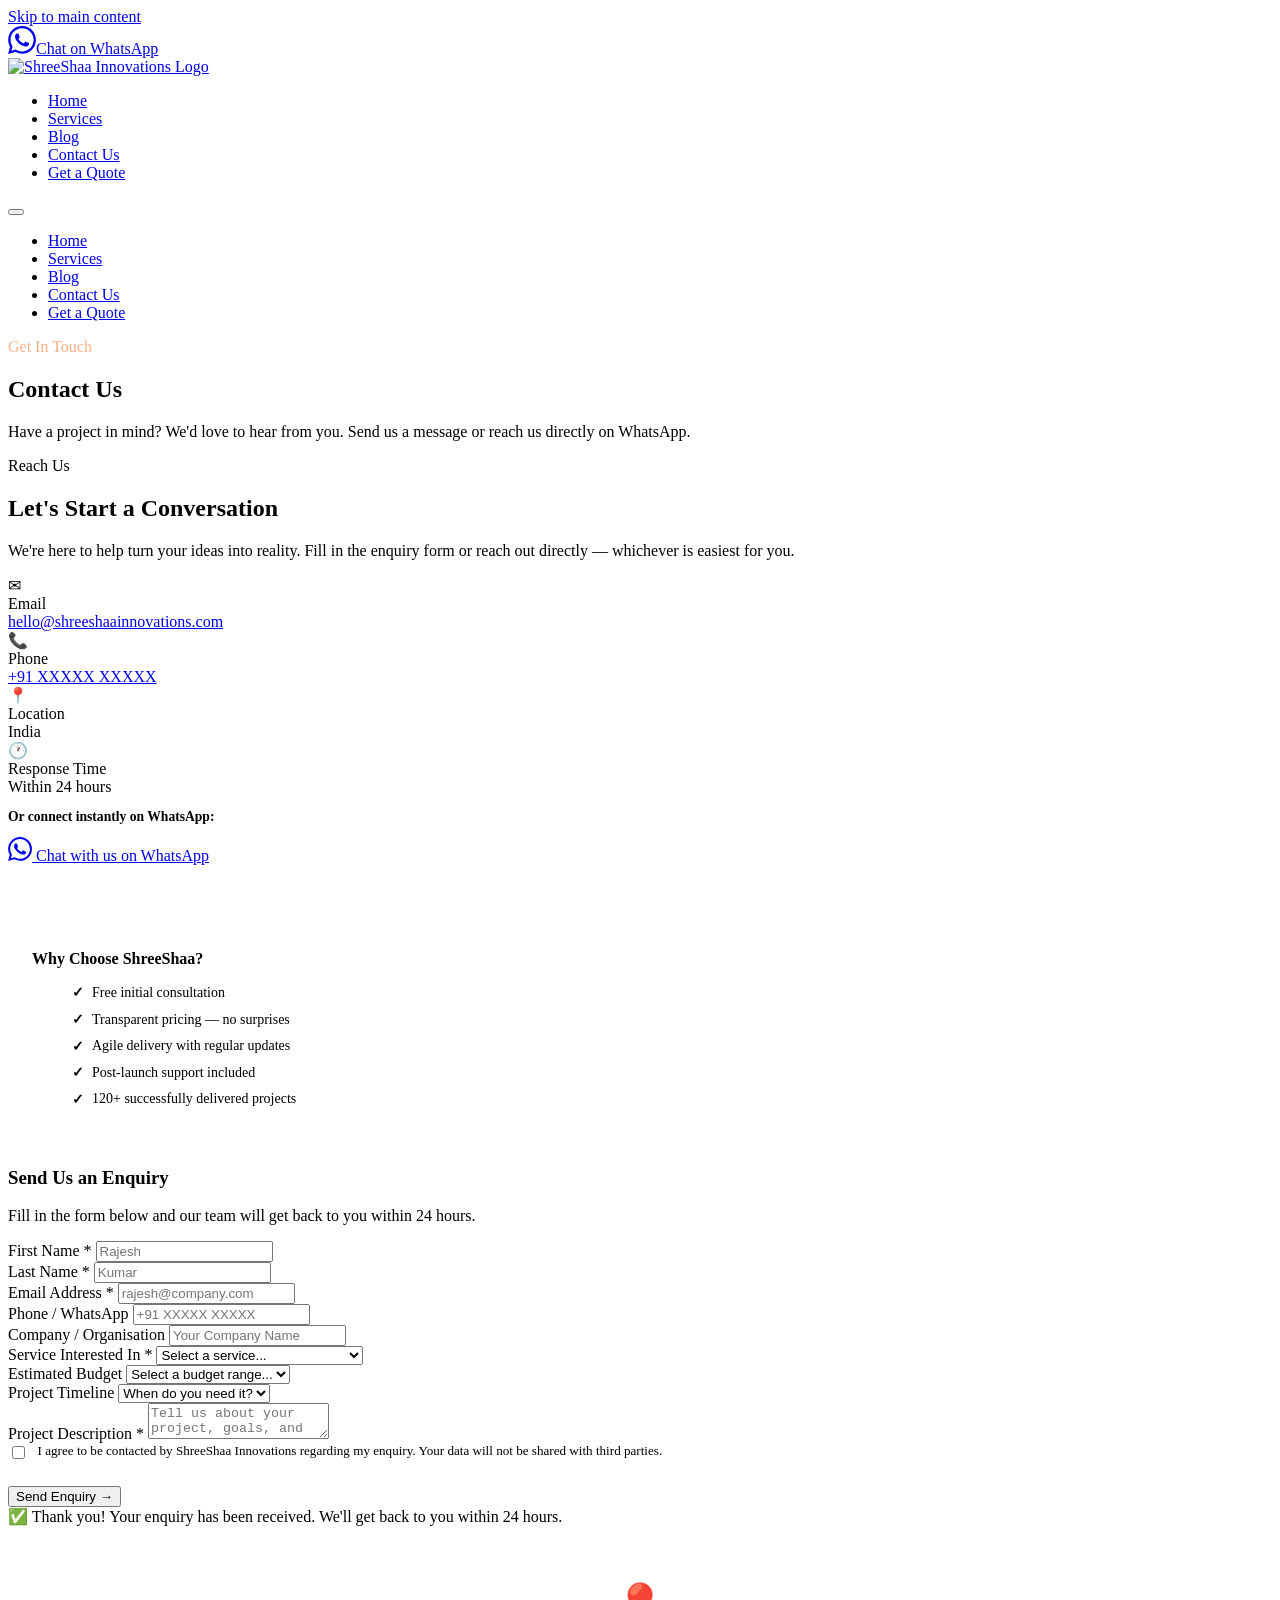
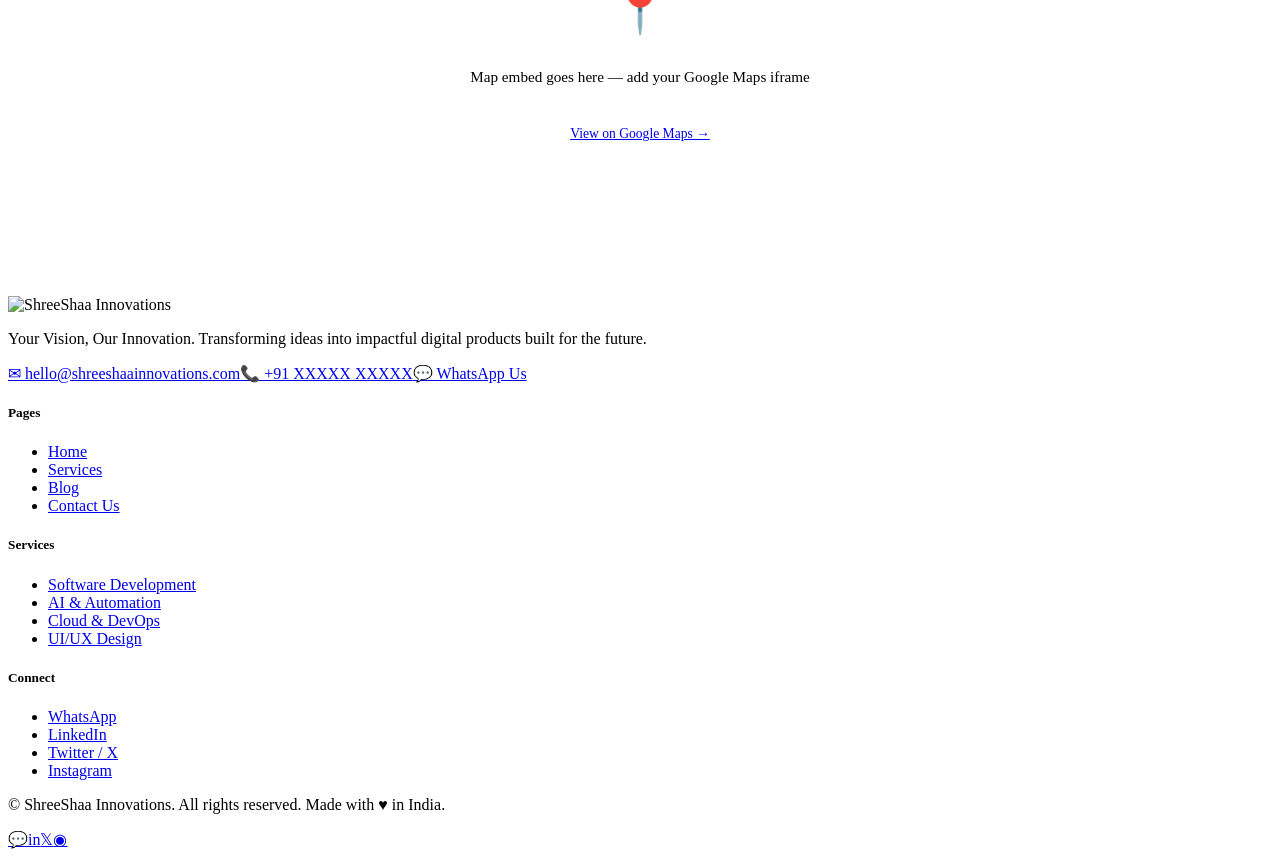
==== contact.html @ 8f2b21c3 "Add files via upload" ====
<!DOCTYPE html>
<html lang="en">
<head>
  <meta charset="UTF-8"><meta name="viewport" content="width=device-width, initial-scale=1.0">
  <title>Contact Us | ShreeShaa Innovations</title>
  <meta name="description" content="Get in touch with ShreeShaa Innovations. Send an enquiry, call us, or chat directly on WhatsApp. We respond within 24 hours.">
  <link rel="preconnect" href="https://fonts.googleapis.com"><link rel="preconnect" href="https://fonts.gstatic.com" crossorigin>
  <link href="https://fonts.googleapis.com/css2?family=Syne:wght@400;600;700;800&family=Outfit:wght@300;400;500;600&display=swap" rel="stylesheet">
  <link rel="stylesheet" href="css/style.css">
</head>
<body>
<a class="skip-link" href="#main-content">Skip to main content</a>
<a href="https://wa.me/91XXXXXXXXXX?text=Hello%20ShreeShaa%20Innovations%2C%20I%20would%20like%20to%20discuss%20a%20project." class="whatsapp-float" target="_blank" rel="noopener" aria-label="Chat on WhatsApp"><div class="wa-pulse"></div><svg viewBox="0 0 24 24" fill="currentColor" width="28" height="28"><path d="M17.472 14.382c-.297-.149-1.758-.867-2.03-.967-.273-.099-.471-.148-.67.15-.197.297-.767.966-.94 1.164-.173.199-.347.223-.644.075-.297-.15-1.255-.463-2.39-1.475-.883-.788-1.48-1.761-1.653-2.059-.173-.297-.018-.458.13-.606.134-.133.298-.347.446-.52.149-.174.198-.298.298-.497.099-.198.05-.371-.025-.52-.075-.149-.669-1.612-.916-2.207-.242-.579-.487-.5-.669-.51-.173-.008-.371-.01-.57-.01-.198 0-.52.074-.792.372-.272.297-1.04 1.016-1.04 2.479 0 1.462 1.065 2.875 1.213 3.074.149.198 2.096 3.2 5.077 4.487.709.306 1.262.489 1.694.625.712.227 1.36.195 1.871.118.571-.085 1.758-.719 2.006-1.413.248-.694.248-1.289.173-1.413-.074-.124-.272-.198-.57-.347m-5.421 7.403h-.004a9.87 9.87 0 01-5.031-1.378l-.361-.214-3.741.982.998-3.648-.235-.374a9.86 9.86 0 01-1.51-5.26c.001-5.45 4.436-9.884 9.888-9.884 2.64 0 5.122 1.03 6.988 2.898a9.825 9.825 0 012.893 6.994c-.003 5.45-4.437 9.884-9.885 9.884m8.413-18.297A11.815 11.815 0 0012.05 0C5.495 0 .16 5.335.157 11.892c0 2.096.547 4.142 1.588 5.945L.057 24l6.305-1.654a11.882 11.882 0 005.683 1.448h.005c6.554 0 11.89-5.335 11.893-11.893a11.821 11.821 0 00-3.48-8.413z"/></svg><span class="wa-tooltip">Chat on WhatsApp</span></a>

<header id="mainHeader">
  <nav aria-label="Main navigation">
    <a href="index.html" class="logo-wrap"><img src="images/logo.png" alt="ShreeShaa Innovations Logo" height="52"></a>
    <ul class="nav-links" role="list">
      <li><a href="index.html">Home</a></li>
      <li><a href="services.html">Services</a></li>
      <li><a href="blog.html">Blog</a></li>
      <li><a href="contact.html" class="nav-active">Contact Us</a></li>
      <li><a href="contact.html#enquiry" class="nav-cta">Get a Quote</a></li>
    </ul>
    <button class="hamburger" id="hamburger" aria-label="Toggle menu" aria-expanded="false"><span></span><span></span><span></span></button>
  </nav>
  <div class="mobile-menu" id="mobileMenu"><ul><li><a href="index.html">Home</a></li><li><a href="services.html">Services</a></li><li><a href="blog.html">Blog</a></li><li><a href="contact.html">Contact Us</a></li><li><a href="contact.html#enquiry" class="mobile-cta">Get a Quote</a></li></ul></div>
</header>

<main id="main-content">
  <section class="page-hero">
    <div class="page-hero-inner">
      <span class="eyebrow" style="justify-content:center;color:#ffb088;">Get In Touch</span>
      <h1>Contact <span class="highlight">Us</span></h1>
      <p>Have a project in mind? We'd love to hear from you. Send us a message or reach us directly on WhatsApp.</p>
    </div>
  </section>

  <!-- CONTACT GRID -->
  <div class="contact-grid" id="enquiry">

    <!-- LEFT: Contact Info -->
    <div class="contact-info reveal">
      <span class="eyebrow">Reach Us</span>
      <h2>Let's Start a Conversation</h2>
      <p>We're here to help turn your ideas into reality. Fill in the enquiry form or reach out directly — whichever is easiest for you.</p>

      <div class="contact-items">
        <div class="contact-item">
          <div class="ci-icon">✉</div>
          <div>
            <div class="ci-label">Email</div>
            <div class="ci-value"><a href="mailto:hello@shreeshaainnovations.com">hello@shreeshaainnovations.com</a></div>
          </div>
        </div>
        <div class="contact-item">
          <div class="ci-icon">📞</div>
          <div>
            <div class="ci-label">Phone</div>
            <div class="ci-value"><a href="tel:+91XXXXXXXXXX">+91 XXXXX XXXXX</a></div>
          </div>
        </div>
        <div class="contact-item">
          <div class="ci-icon">📍</div>
          <div>
            <div class="ci-label">Location</div>
            <div class="ci-value">India</div>
          </div>
        </div>
        <div class="contact-item">
          <div class="ci-icon">🕐</div>
          <div>
            <div class="ci-label">Response Time</div>
            <div class="ci-value">Within 24 hours</div>
          </div>
        </div>
      </div>

      <!-- WhatsApp Direct -->
      <p style="font-size:.85rem;font-weight:600;color:var(--navy);margin-bottom:.75rem;">Or connect instantly on WhatsApp:</p>
      <a href="https://wa.me/91XXXXXXXXXX?text=Hello%20ShreeShaa%20Innovations%2C%20I%20would%20like%20to%20discuss%20a%20project."
         target="_blank" rel="noopener" class="whatsapp-contact-btn">
        <svg viewBox="0 0 24 24" fill="currentColor" width="24" height="24"><path d="M17.472 14.382c-.297-.149-1.758-.867-2.03-.967-.273-.099-.471-.148-.67.15-.197.297-.767.966-.94 1.164-.173.199-.347.223-.644.075-.297-.15-1.255-.463-2.39-1.475-.883-.788-1.48-1.761-1.653-2.059-.173-.297-.018-.458.13-.606.134-.133.298-.347.446-.52.149-.174.198-.298.298-.497.099-.198.05-.371-.025-.52-.075-.149-.669-1.612-.916-2.207-.242-.579-.487-.5-.669-.51-.173-.008-.371-.01-.57-.01-.198 0-.52.074-.792.372-.272.297-1.04 1.016-1.04 2.479 0 1.462 1.065 2.875 1.213 3.074.149.198 2.096 3.2 5.077 4.487.709.306 1.262.489 1.694.625.712.227 1.36.195 1.871.118.571-.085 1.758-.719 2.006-1.413.248-.694.248-1.289.173-1.413-.074-.124-.272-.198-.57-.347m-5.421 7.403h-.004a9.87 9.87 0 01-5.031-1.378l-.361-.214-3.741.982.998-3.648-.235-.374a9.86 9.86 0 01-1.51-5.26c.001-5.45 4.436-9.884 9.888-9.884 2.64 0 5.122 1.03 6.988 2.898a9.825 9.825 0 012.893 6.994c-.003 5.45-4.437 9.884-9.885 9.884m8.413-18.297A11.815 11.815 0 0012.05 0C5.495 0 .16 5.335.157 11.892c0 2.096.547 4.142 1.588 5.945L.057 24l6.305-1.654a11.882 11.882 0 005.683 1.448h.005c6.554 0 11.89-5.335 11.893-11.893a11.821 11.821 0 00-3.48-8.413z"/></svg>
        Chat with us on WhatsApp
      </a>

      <!-- Why Choose Us -->
      <div style="margin-top:2.5rem;padding:1.5rem;background:var(--bg2);border-radius:var(--radius);border:1.5px solid var(--border);">
        <h4 style="font-family:var(--font-head);color:var(--navy);font-size:1rem;margin-bottom:1rem;">Why Choose ShreeShaa?</h4>
        <ul style="list-style:none;display:flex;flex-direction:column;gap:.6rem;">
          <li style="font-size:.875rem;color:var(--text2);display:flex;align-items:center;gap:.5rem;"><span style="color:var(--orange);font-weight:700;">✓</span> Free initial consultation</li>
          <li style="font-size:.875rem;color:var(--text2);display:flex;align-items:center;gap:.5rem;"><span style="color:var(--orange);font-weight:700;">✓</span> Transparent pricing — no surprises</li>
          <li style="font-size:.875rem;color:var(--text2);display:flex;align-items:center;gap:.5rem;"><span style="color:var(--orange);font-weight:700;">✓</span> Agile delivery with regular updates</li>
          <li style="font-size:.875rem;color:var(--text2);display:flex;align-items:center;gap:.5rem;"><span style="color:var(--orange);font-weight:700;">✓</span> Post-launch support included</li>
          <li style="font-size:.875rem;color:var(--text2);display:flex;align-items:center;gap:.5rem;"><span style="color:var(--orange);font-weight:700;">✓</span> 120+ successfully delivered projects</li>
        </ul>
      </div>
    </div>

    <!-- RIGHT: Enquiry Form -->
    <div class="enquiry-form-wrap reveal">
      <h3>Send Us an Enquiry</h3>
      <p>Fill in the form below and our team will get back to you within 24 hours.</p>

      <form id="enquiryForm" novalidate>
        <div class="form-row">
          <div class="form-group">
            <label for="firstName">First Name <span>*</span></label>
            <input type="text" id="firstName" name="firstName" placeholder="Rajesh" required autocomplete="given-name">
          </div>
          <div class="form-group">
            <label for="lastName">Last Name <span>*</span></label>
            <input type="text" id="lastName" name="lastName" placeholder="Kumar" required autocomplete="family-name">
          </div>
        </div>

        <div class="form-row">
          <div class="form-group">
            <label for="email">Email Address <span>*</span></label>
            <input type="email" id="email" name="email" placeholder="rajesh@company.com" required autocomplete="email">
          </div>
          <div class="form-group">
            <label for="phone">Phone / WhatsApp</label>
            <input type="tel" id="phone" name="phone" placeholder="+91 XXXXX XXXXX" autocomplete="tel">
          </div>
        </div>

        <div class="form-group">
          <label for="company">Company / Organisation</label>
          <input type="text" id="company" name="company" placeholder="Your Company Name" autocomplete="organization">
        </div>

        <div class="form-group">
          <label for="service">Service Interested In <span>*</span></label>
          <select id="service" name="service" required>
            <option value="" disabled selected>Select a service...</option>
            <option value="software">Custom Software Development</option>
            <option value="ai">AI & Intelligent Automation</option>
            <option value="cloud">Cloud Architecture & DevOps</option>
            <option value="design">UI/UX Design</option>
            <option value="security">Cybersecurity Solutions</option>
            <option value="data">Data Engineering & BI</option>
            <option value="other">Other / Not Sure Yet</option>
          </select>
        </div>

        <div class="form-group">
          <label for="budget">Estimated Budget</label>
          <select id="budget" name="budget">
            <option value="" disabled selected>Select a budget range...</option>
            <option value="under50k">Under ₹50,000</option>
            <option value="50k-2l">₹50,000 – ₹2,00,000</option>
            <option value="2l-5l">₹2,00,000 – ₹5,00,000</option>
            <option value="5l-10l">₹5,00,000 – ₹10,00,000</option>
            <option value="above10l">Above ₹10,00,000</option>
            <option value="discuss">Prefer to Discuss</option>
          </select>
        </div>

        <div class="form-group">
          <label for="timeline">Project Timeline</label>
          <select id="timeline" name="timeline">
            <option value="" disabled selected>When do you need it?</option>
            <option value="asap">As soon as possible</option>
            <option value="1month">Within 1 month</option>
            <option value="3months">Within 3 months</option>
            <option value="6months">Within 6 months</option>
            <option value="flexible">Flexible / Not decided</option>
          </select>
        </div>

        <div class="form-group">
          <label for="message">Project Description <span>*</span></label>
          <textarea id="message" name="message" placeholder="Tell us about your project, goals, and any specific requirements you have in mind..." required></textarea>
        </div>

        <div style="display:flex;align-items:flex-start;gap:.6rem;margin-bottom:1.5rem;">
          <input type="checkbox" id="consent" name="consent" required style="width:auto;margin-top:3px;accent-color:var(--orange);">
          <label for="consent" style="font-size:.82rem;color:var(--text2);font-weight:400;cursor:pointer;">I agree to be contacted by ShreeShaa Innovations regarding my enquiry. Your data will not be shared with third parties.</label>
        </div>

        <button type="submit" class="btn-primary form-submit">Send Enquiry →</button>
      </form>

      <div class="form-success" id="formSuccess">
        ✅ Thank you! Your enquiry has been received. We'll get back to you within 24 hours.
      </div>
    </div>

  </div>

  <!-- MAP PLACEHOLDER -->
  <section style="max-width:var(--max-w);margin:0 auto;padding:0 2rem clamp(4rem,7vw,6rem);">
    <div class="reveal" style="background:var(--bg2);border:1.5px solid var(--border);border-radius:var(--radius);height:280px;display:flex;align-items:center;justify-content:center;flex-direction:column;gap:1rem;text-align:center;">
      <span style="font-size:3rem;">📍</span>
      <p style="color:var(--text2);font-size:.95rem;">Map embed goes here — add your Google Maps iframe</p>
      <a href="https://maps.google.com" target="_blank" class="btn-outline" style="font-size:.85rem;padding:.6rem 1.2rem;">View on Google Maps →</a>
    </div>
  </section>

</main>

<footer>
  <div class="footer-inner">
    <div class="footer-top">
      <div><div class="logo-wrap-footer"><img src="images/logo.png" alt="ShreeShaa Innovations"></div><p class="footer-brand-desc">Your Vision, Our Innovation. Transforming ideas into impactful digital products built for the future.</p><div class="footer-contact"><a href="mailto:hello@shreeshaainnovations.com">✉ hello@shreeshaainnovations.com</a><a href="tel:+91XXXXXXXXXX">📞 +91 XXXXX XXXXX</a><a href="https://wa.me/91XXXXXXXXXX" target="_blank">💬 WhatsApp Us</a></div></div>
      <div class="footer-col"><h5>Pages</h5><ul><li><a href="index.html">Home</a></li><li><a href="services.html">Services</a></li><li><a href="blog.html">Blog</a></li><li><a href="contact.html">Contact Us</a></li></ul></div>
      <div class="footer-col"><h5>Services</h5><ul><li><a href="services.html">Software Development</a></li><li><a href="services.html">AI & Automation</a></li><li><a href="services.html">Cloud & DevOps</a></li><li><a href="services.html">UI/UX Design</a></li></ul></div>
      <div class="footer-col"><h5>Connect</h5><ul><li><a href="https://wa.me/91XXXXXXXXXX" target="_blank">WhatsApp</a></li><li><a href="#">LinkedIn</a></li><li><a href="#">Twitter / X</a></li><li><a href="#">Instagram</a></li></ul></div>
    </div>
    <div class="footer-bottom"><p>© <span class="year"></span> <span>ShreeShaa Innovations</span>. All rights reserved. Made with ♥ in India.</p><div class="footer-socials"><a href="https://wa.me/91XXXXXXXXXX" class="social-btn" target="_blank">💬</a><a href="#" class="social-btn">in</a><a href="#" class="social-btn">𝕏</a><a href="#" class="social-btn">◉</a></div></div>
  </div>
</footer>
<script src="js/main.js"></script>
</body>
</html>
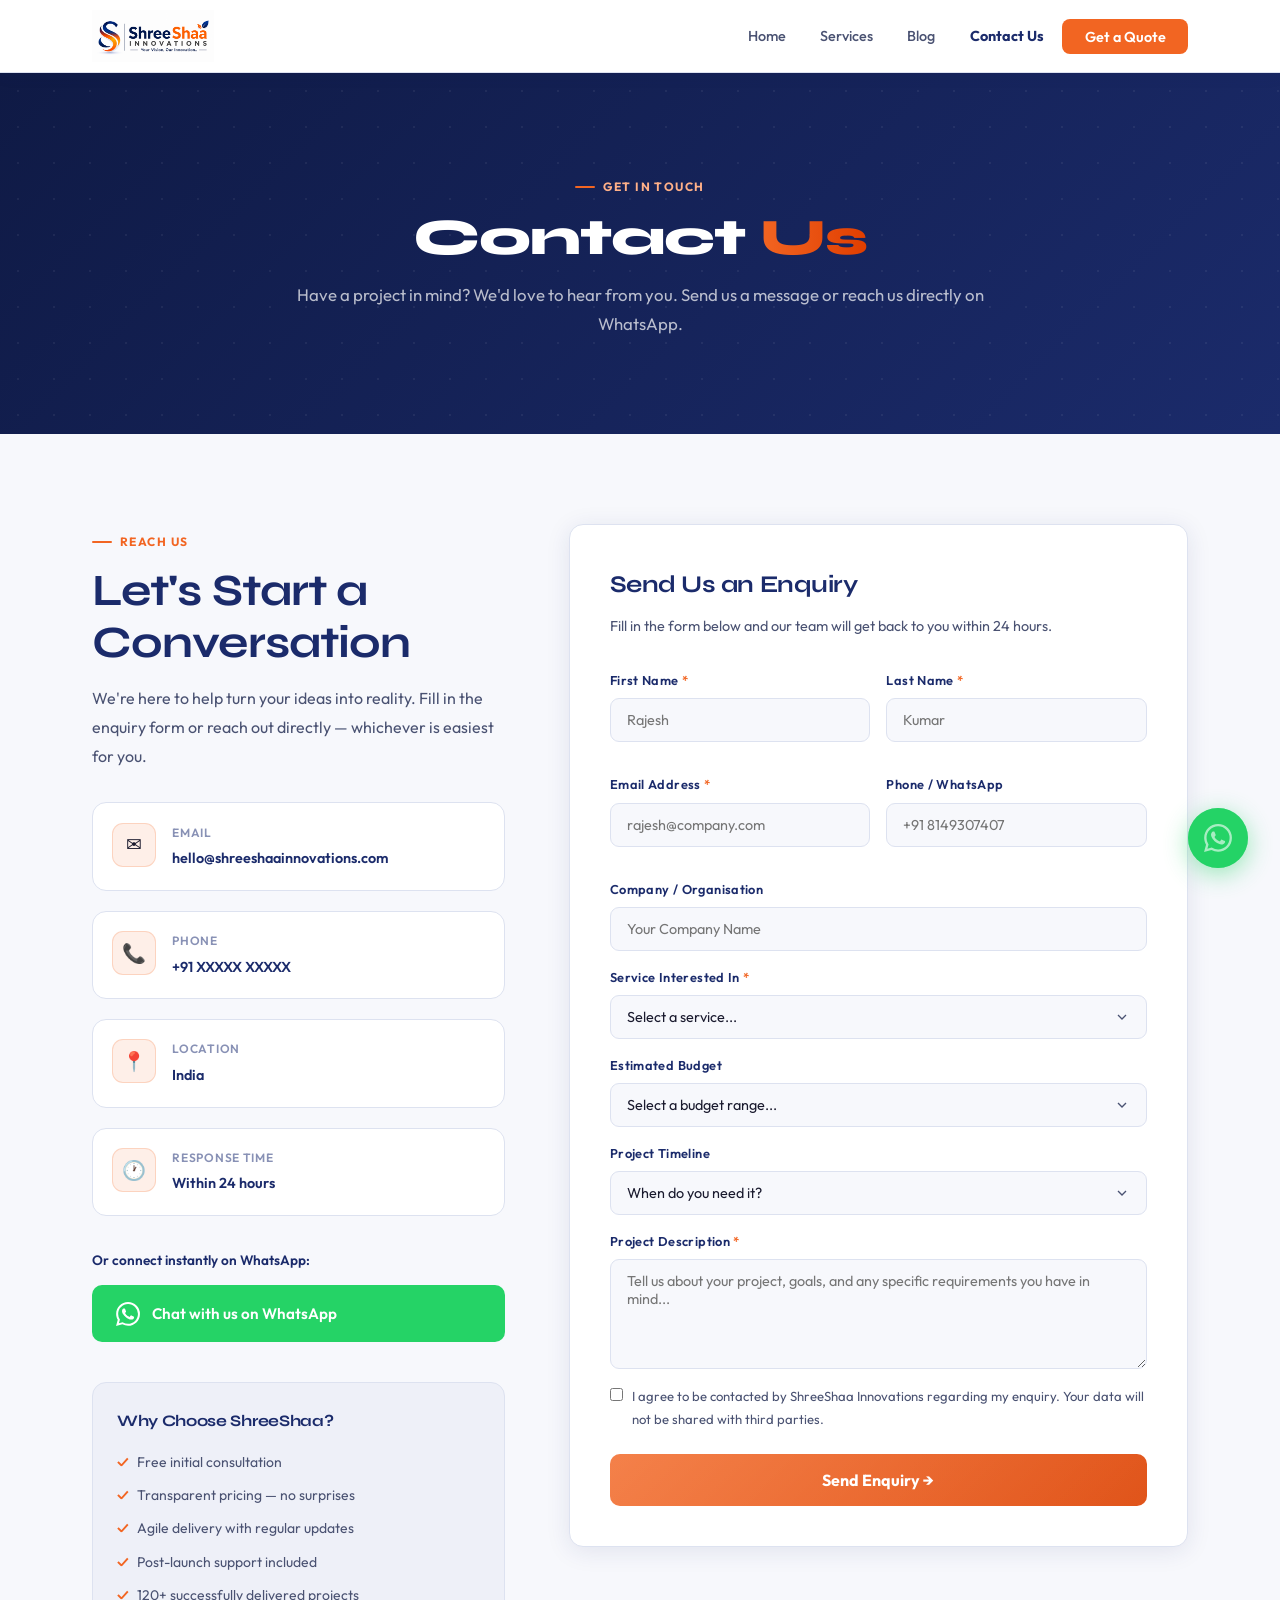
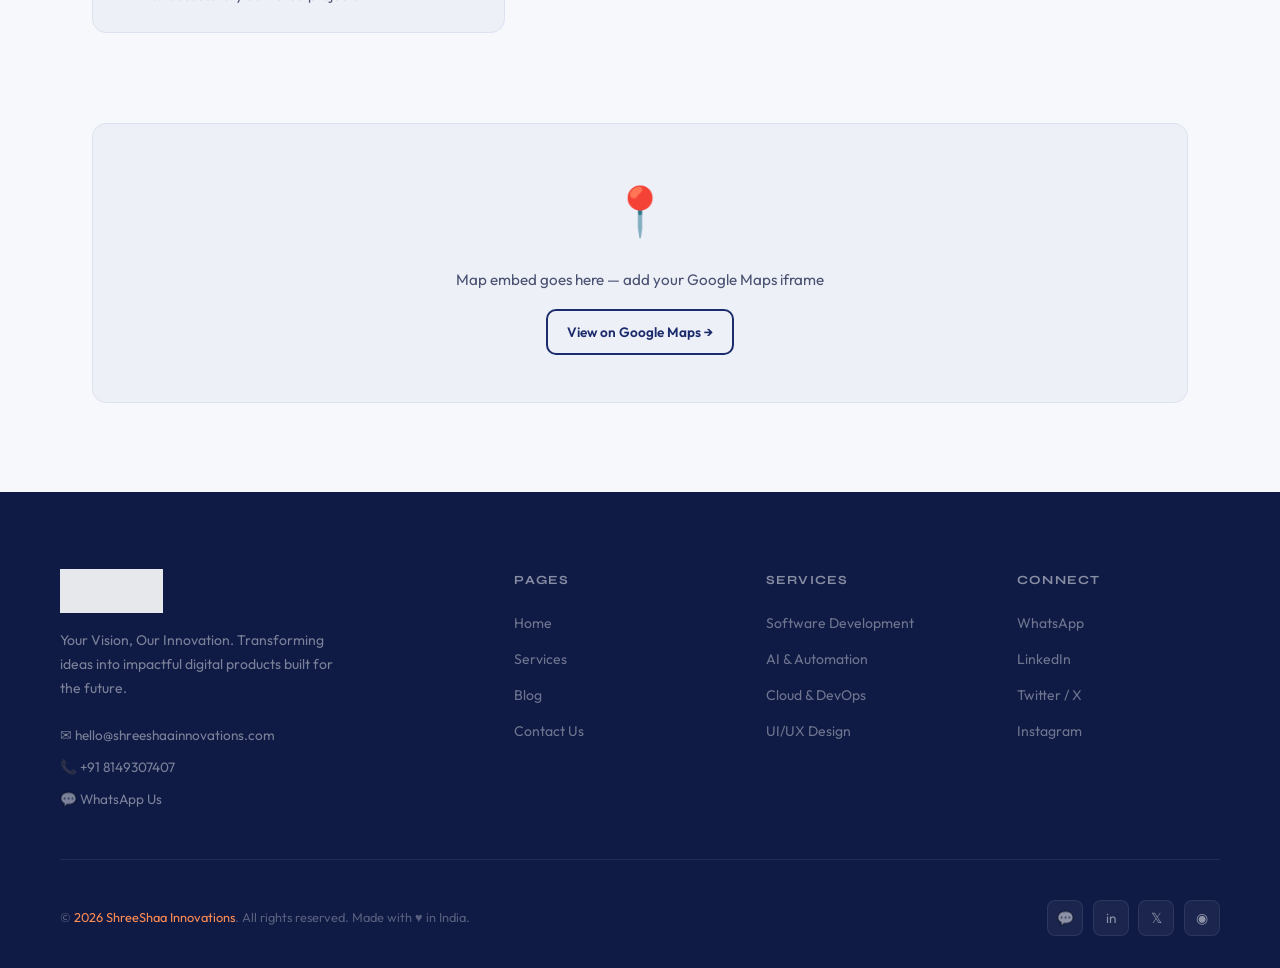
==== commit dc194d3d: "Update contact.html" ====
--- a/contact.html
+++ b/contact.html
@@ -10,7 +10,7 @@
 </head>
 <body>
 <a class="skip-link" href="#main-content">Skip to main content</a>
-<a href="https://wa.me/91XXXXXXXXXX?text=Hello%20ShreeShaa%20Innovations%2C%20I%20would%20like%20to%20discuss%20a%20project." class="whatsapp-float" target="_blank" rel="noopener" aria-label="Chat on WhatsApp"><div class="wa-pulse"></div><svg viewBox="0 0 24 24" fill="currentColor" width="28" height="28"><path d="M17.472 14.382c-.297-.149-1.758-.867-2.03-.967-.273-.099-.471-.148-.67.15-.197.297-.767.966-.94 1.164-.173.199-.347.223-.644.075-.297-.15-1.255-.463-2.39-1.475-.883-.788-1.48-1.761-1.653-2.059-.173-.297-.018-.458.13-.606.134-.133.298-.347.446-.52.149-.174.198-.298.298-.497.099-.198.05-.371-.025-.52-.075-.149-.669-1.612-.916-2.207-.242-.579-.487-.5-.669-.51-.173-.008-.371-.01-.57-.01-.198 0-.52.074-.792.372-.272.297-1.04 1.016-1.04 2.479 0 1.462 1.065 2.875 1.213 3.074.149.198 2.096 3.2 5.077 4.487.709.306 1.262.489 1.694.625.712.227 1.36.195 1.871.118.571-.085 1.758-.719 2.006-1.413.248-.694.248-1.289.173-1.413-.074-.124-.272-.198-.57-.347m-5.421 7.403h-.004a9.87 9.87 0 01-5.031-1.378l-.361-.214-3.741.982.998-3.648-.235-.374a9.86 9.86 0 01-1.51-5.26c.001-5.45 4.436-9.884 9.888-9.884 2.64 0 5.122 1.03 6.988 2.898a9.825 9.825 0 012.893 6.994c-.003 5.45-4.437 9.884-9.885 9.884m8.413-18.297A11.815 11.815 0 0012.05 0C5.495 0 .16 5.335.157 11.892c0 2.096.547 4.142 1.588 5.945L.057 24l6.305-1.654a11.882 11.882 0 005.683 1.448h.005c6.554 0 11.89-5.335 11.893-11.893a11.821 11.821 0 00-3.48-8.413z"/></svg><span class="wa-tooltip">Chat on WhatsApp</span></a>
+<a href="https://wa.me/918149307407?text=Hello%20ShreeShaa%20Innovations%2C%20I%20would%20like%20to%20discuss%20a%20project." class="whatsapp-float" target="_blank" rel="noopener" aria-label="Chat on WhatsApp"><div class="wa-pulse"></div><svg viewBox="0 0 24 24" fill="currentColor" width="28" height="28"><path d="M17.472 14.382c-.297-.149-1.758-.867-2.03-.967-.273-.099-.471-.148-.67.15-.197.297-.767.966-.94 1.164-.173.199-.347.223-.644.075-.297-.15-1.255-.463-2.39-1.475-.883-.788-1.48-1.761-1.653-2.059-.173-.297-.018-.458.13-.606.134-.133.298-.347.446-.52.149-.174.198-.298.298-.497.099-.198.05-.371-.025-.52-.075-.149-.669-1.612-.916-2.207-.242-.579-.487-.5-.669-.51-.173-.008-.371-.01-.57-.01-.198 0-.52.074-.792.372-.272.297-1.04 1.016-1.04 2.479 0 1.462 1.065 2.875 1.213 3.074.149.198 2.096 3.2 5.077 4.487.709.306 1.262.489 1.694.625.712.227 1.36.195 1.871.118.571-.085 1.758-.719 2.006-1.413.248-.694.248-1.289.173-1.413-.074-.124-.272-.198-.57-.347m-5.421 7.403h-.004a9.87 9.87 0 01-5.031-1.378l-.361-.214-3.741.982.998-3.648-.235-.374a9.86 9.86 0 01-1.51-5.26c.001-5.45 4.436-9.884 9.888-9.884 2.64 0 5.122 1.03 6.988 2.898a9.825 9.825 0 012.893 6.994c-.003 5.45-4.437 9.884-9.885 9.884m8.413-18.297A11.815 11.815 0 0012.05 0C5.495 0 .16 5.335.157 11.892c0 2.096.547 4.142 1.588 5.945L.057 24l6.305-1.654a11.882 11.882 0 005.683 1.448h.005c6.554 0 11.89-5.335 11.893-11.893a11.821 11.821 0 00-3.48-8.413z"/></svg><span class="wa-tooltip">Chat on WhatsApp</span></a>
 
 <header id="mainHeader">
   <nav aria-label="Main navigation">
@@ -78,7 +78,7 @@
 
       <!-- WhatsApp Direct -->
       <p style="font-size:.85rem;font-weight:600;color:var(--navy);margin-bottom:.75rem;">Or connect instantly on WhatsApp:</p>
-      <a href="https://wa.me/91XXXXXXXXXX?text=Hello%20ShreeShaa%20Innovations%2C%20I%20would%20like%20to%20discuss%20a%20project."
+      <a href="https://wa.me/918149307407?text=Hello%20ShreeShaa%20Innovations%2C%20I%20would%20like%20to%20discuss%20a%20project."
          target="_blank" rel="noopener" class="whatsapp-contact-btn">
         <svg viewBox="0 0 24 24" fill="currentColor" width="24" height="24"><path d="M17.472 14.382c-.297-.149-1.758-.867-2.03-.967-.273-.099-.471-.148-.67.15-.197.297-.767.966-.94 1.164-.173.199-.347.223-.644.075-.297-.15-1.255-.463-2.39-1.475-.883-.788-1.48-1.761-1.653-2.059-.173-.297-.018-.458.13-.606.134-.133.298-.347.446-.52.149-.174.198-.298.298-.497.099-.198.05-.371-.025-.52-.075-.149-.669-1.612-.916-2.207-.242-.579-.487-.5-.669-.51-.173-.008-.371-.01-.57-.01-.198 0-.52.074-.792.372-.272.297-1.04 1.016-1.04 2.479 0 1.462 1.065 2.875 1.213 3.074.149.198 2.096 3.2 5.077 4.487.709.306 1.262.489 1.694.625.712.227 1.36.195 1.871.118.571-.085 1.758-.719 2.006-1.413.248-.694.248-1.289.173-1.413-.074-.124-.272-.198-.57-.347m-5.421 7.403h-.004a9.87 9.87 0 01-5.031-1.378l-.361-.214-3.741.982.998-3.648-.235-.374a9.86 9.86 0 01-1.51-5.26c.001-5.45 4.436-9.884 9.888-9.884 2.64 0 5.122 1.03 6.988 2.898a9.825 9.825 0 012.893 6.994c-.003 5.45-4.437 9.884-9.885 9.884m8.413-18.297A11.815 11.815 0 0012.05 0C5.495 0 .16 5.335.157 11.892c0 2.096.547 4.142 1.588 5.945L.057 24l6.305-1.654a11.882 11.882 0 005.683 1.448h.005c6.554 0 11.89-5.335 11.893-11.893a11.821 11.821 0 00-3.48-8.413z"/></svg>
         Chat with us on WhatsApp
@@ -121,7 +121,7 @@
           </div>
           <div class="form-group">
             <label for="phone">Phone / WhatsApp</label>
-            <input type="tel" id="phone" name="phone" placeholder="+91 XXXXX XXXXX" autocomplete="tel">
+            <input type="tel" id="phone" name="phone" placeholder="+91 8149307407" autocomplete="tel">
           </div>
         </div>
 
@@ -203,12 +203,12 @@
 <footer>
   <div class="footer-inner">
     <div class="footer-top">
-      <div><div class="logo-wrap-footer"><img src="images/logo.png" alt="ShreeShaa Innovations"></div><p class="footer-brand-desc">Your Vision, Our Innovation. Transforming ideas into impactful digital products built for the future.</p><div class="footer-contact"><a href="mailto:hello@shreeshaainnovations.com">✉ hello@shreeshaainnovations.com</a><a href="tel:+91XXXXXXXXXX">📞 +91 XXXXX XXXXX</a><a href="https://wa.me/91XXXXXXXXXX" target="_blank">💬 WhatsApp Us</a></div></div>
+      <div><div class="logo-wrap-footer"><img src="images/logo.png" alt="ShreeShaa Innovations"></div><p class="footer-brand-desc">Your Vision, Our Innovation. Transforming ideas into impactful digital products built for the future.</p><div class="footer-contact"><a href="mailto:hello@shreeshaainnovations.com">✉ hello@shreeshaainnovations.com</a><a href="tel:+918149307407">📞 +91 8149307407</a><a href="https://wa.me/918149307407" target="_blank">💬 WhatsApp Us</a></div></div>
       <div class="footer-col"><h5>Pages</h5><ul><li><a href="index.html">Home</a></li><li><a href="services.html">Services</a></li><li><a href="blog.html">Blog</a></li><li><a href="contact.html">Contact Us</a></li></ul></div>
       <div class="footer-col"><h5>Services</h5><ul><li><a href="services.html">Software Development</a></li><li><a href="services.html">AI & Automation</a></li><li><a href="services.html">Cloud & DevOps</a></li><li><a href="services.html">UI/UX Design</a></li></ul></div>
-      <div class="footer-col"><h5>Connect</h5><ul><li><a href="https://wa.me/91XXXXXXXXXX" target="_blank">WhatsApp</a></li><li><a href="#">LinkedIn</a></li><li><a href="#">Twitter / X</a></li><li><a href="#">Instagram</a></li></ul></div>
-    </div>
-    <div class="footer-bottom"><p>© <span class="year"></span> <span>ShreeShaa Innovations</span>. All rights reserved. Made with ♥ in India.</p><div class="footer-socials"><a href="https://wa.me/91XXXXXXXXXX" class="social-btn" target="_blank">💬</a><a href="#" class="social-btn">in</a><a href="#" class="social-btn">𝕏</a><a href="#" class="social-btn">◉</a></div></div>
+      <div class="footer-col"><h5>Connect</h5><ul><li><a href="https://wa.me/918149307407" target="_blank">WhatsApp</a></li><li><a href="#">LinkedIn</a></li><li><a href="#">Twitter / X</a></li><li><a href="#">Instagram</a></li></ul></div>
+    </div>
+    <div class="footer-bottom"><p>© <span class="year"></span> <span>ShreeShaa Innovations</span>. All rights reserved. Made with ♥ in India.</p><div class="footer-socials"><a href="https://wa.me/918149307407" class="social-btn" target="_blank">💬</a><a href="#" class="social-btn">in</a><a href="#" class="social-btn">𝕏</a><a href="#" class="social-btn">◉</a></div></div>
   </div>
 </footer>
 <script src="js/main.js"></script>
--- a/css/style.css
+++ b/css/style.css
@@ -0,0 +1,821 @@
+/* ============================================
+   SHREESHAA INNOVATIONS — GLOBAL STYLESHEET
+   Brand: Navy Blue (#1B2B6B) + Orange (#F26522)
+============================================ */
+:root {
+  --navy:      #1B2B6B;
+  --navy2:     #152259;
+  --navy3:     #0f1a45;
+  --orange:    #F26522;
+  --orange2:   #e0541a;
+  --orange3:   #ff8c52;
+  --bg:        #f7f8fc;
+  --bg2:       #eef0f8;
+  --white:     #ffffff;
+  --text:      #1a1a2e;
+  --text2:     #4a5272;
+  --text3:     #8891b5;
+  --border:    #dde2f0;
+  --shadow:    0 4px 24px rgba(27,43,107,0.10);
+  --shadow2:   0 8px 40px rgba(27,43,107,0.16);
+  --font-head: 'Syne', sans-serif;
+  --font-body: 'Outfit', sans-serif;
+  --max-w:     1160px;
+  --radius:    14px;
+}
+
+*, *::before, *::after { box-sizing: border-box; margin: 0; padding: 0; }
+html { scroll-behavior: smooth; font-size: 16px; }
+body {
+  font-family: var(--font-body);
+  background: var(--bg);
+  color: var(--text);
+  line-height: 1.7;
+  -webkit-font-smoothing: antialiased;
+  overflow-x: hidden;
+}
+img { max-width: 100%; display: block; }
+a { color: inherit; text-decoration: none; }
+
+/* ============================================
+   SKIP LINK
+============================================ */
+.skip-link {
+  position: absolute; top: -999px; left: 1rem;
+  background: var(--orange); color: #fff;
+  padding: .5rem 1rem; border-radius: 0 0 6px 6px;
+  font-size: .85rem; z-index: 9999;
+}
+.skip-link:focus { top: 0; }
+
+/* ============================================
+   WHATSAPP FLOAT
+============================================ */
+.whatsapp-float {
+  position: fixed;
+  bottom: 2rem; right: 2rem;
+  z-index: 9000;
+  width: 60px; height: 60px;
+  background: #25D366;
+  border-radius: 50%;
+  display: flex; align-items: center; justify-content: center;
+  box-shadow: 0 6px 24px rgba(37,211,102,0.45);
+  color: #fff;
+  transition: transform 0.2s, box-shadow 0.2s;
+}
+.whatsapp-float:hover {
+  transform: translateY(-4px) scale(1.06);
+  box-shadow: 0 12px 32px rgba(37,211,102,0.5);
+}
+.wa-tooltip {
+  position: absolute;
+  right: 72px;
+  background: #1a1a2e;
+  color: #fff;
+  font-size: .75rem;
+  font-weight: 600;
+  padding: .35rem .75rem;
+  border-radius: 6px;
+  white-space: nowrap;
+  opacity: 0;
+  pointer-events: none;
+  transition: opacity .2s;
+}
+.whatsapp-float:hover .wa-tooltip { opacity: 1; }
+.wa-pulse {
+  position: absolute;
+  width: 60px; height: 60px;
+  border-radius: 50%;
+  background: rgba(37,211,102,0.4);
+  animation: waPulse 2s infinite;
+}
+@keyframes waPulse {
+  0%   { transform: scale(1); opacity: 0.7; }
+  100% { transform: scale(1.8); opacity: 0; }
+}
+
+/* ============================================
+   HEADER / NAV
+============================================ */
+header {
+  position: sticky; top: 0; z-index: 500;
+  background: var(--white);
+  border-bottom: 1px solid var(--border);
+  box-shadow: 0 2px 16px rgba(27,43,107,0.07);
+  transition: box-shadow .3s;
+}
+header.scrolled { box-shadow: 0 4px 28px rgba(27,43,107,0.13); }
+
+nav {
+  max-width: var(--max-w);
+  margin: 0 auto;
+  padding: 0 2rem;
+  height: 72px;
+  display: flex; align-items: center; justify-content: space-between;
+  gap: 2rem;
+}
+
+.logo-wrap {
+  display: flex; align-items: center;
+  text-decoration: none;
+  flex-shrink: 0;
+}
+.logo-wrap img {
+  height: 52px;
+  width: auto;
+  object-fit: contain;
+}
+
+.nav-links {
+  display: flex; align-items: center; gap: .15rem;
+  list-style: none;
+}
+.nav-links a {
+  color: var(--text2);
+  font-size: .9rem;
+  font-weight: 500;
+  padding: .5rem 1rem;
+  border-radius: 8px;
+  transition: color .2s, background .2s;
+  white-space: nowrap;
+}
+.nav-links a:hover { color: var(--navy); background: var(--bg2); }
+.nav-links a.nav-active { color: var(--navy); font-weight: 700; }
+
+.nav-cta {
+  background: var(--orange) !important;
+  color: #fff !important;
+  font-weight: 600 !important;
+  border-radius: 8px !important;
+  padding: .55rem 1.4rem !important;
+  transition: background .2s, transform .15s, box-shadow .2s !important;
+}
+.nav-cta:hover {
+  background: var(--orange2) !important;
+  transform: translateY(-1px) !important;
+  box-shadow: 0 6px 20px rgba(242,101,34,0.35) !important;
+}
+
+/* Hamburger */
+.hamburger {
+  display: none;
+  flex-direction: column; gap: 5px;
+  background: none; border: none; cursor: pointer;
+  padding: .4rem;
+}
+.hamburger span {
+  display: block; width: 24px; height: 2px;
+  background: var(--navy);
+  border-radius: 2px;
+  transition: transform .3s, opacity .3s;
+}
+.hamburger.open span:nth-child(1) { transform: translateY(7px) rotate(45deg); }
+.hamburger.open span:nth-child(2) { opacity: 0; }
+.hamburger.open span:nth-child(3) { transform: translateY(-7px) rotate(-45deg); }
+
+/* Mobile Menu */
+.mobile-menu {
+  display: none;
+  background: var(--white);
+  border-top: 1px solid var(--border);
+  padding: 1rem 2rem 1.5rem;
+}
+.mobile-menu.open { display: block; }
+.mobile-menu ul { list-style: none; display: flex; flex-direction: column; gap: .25rem; }
+.mobile-menu ul li a {
+  display: block;
+  padding: .65rem 1rem;
+  border-radius: 8px;
+  color: var(--text2);
+  font-weight: 500;
+  transition: background .2s, color .2s;
+}
+.mobile-menu ul li a:hover { background: var(--bg2); color: var(--navy); }
+.mobile-cta {
+  display: block !important;
+  text-align: center;
+  background: var(--orange) !important;
+  color: #fff !important;
+  border-radius: 8px !important;
+  margin-top: .5rem !important;
+  font-weight: 600 !important;
+}
+
+/* ============================================
+   BUTTONS
+============================================ */
+.btn-primary {
+  display: inline-flex; align-items: center; gap: .5rem;
+  background: linear-gradient(135deg, var(--orange), var(--orange2));
+  color: #fff;
+  font-family: var(--font-body);
+  font-size: .95rem; font-weight: 600;
+  padding: .85rem 2rem;
+  border-radius: 10px; border: none; cursor: pointer;
+  text-decoration: none;
+  transition: transform .15s, box-shadow .2s;
+  position: relative; overflow: hidden;
+}
+.btn-primary::after {
+  content: '';
+  position: absolute; inset: 0;
+  background: linear-gradient(135deg, rgba(255,255,255,0.18), transparent);
+}
+.btn-primary:hover {
+  transform: translateY(-2px);
+  box-shadow: 0 10px 28px rgba(242,101,34,0.38);
+}
+
+.btn-outline {
+  display: inline-flex; align-items: center; gap: .5rem;
+  background: transparent;
+  color: var(--navy);
+  font-size: .95rem; font-weight: 600;
+  padding: .82rem 2rem;
+  border-radius: 10px;
+  border: 2px solid var(--navy);
+  text-decoration: none;
+  transition: background .2s, color .2s, border-color .2s;
+}
+.btn-outline:hover { background: var(--navy); color: #fff; }
+
+.btn-ghost {
+  display: inline-flex; align-items: center; gap: .5rem;
+  background: transparent;
+  color: var(--text2);
+  font-size: .95rem; font-weight: 500;
+  padding: .82rem 2rem;
+  border-radius: 10px;
+  border: 1.5px solid var(--border);
+  text-decoration: none;
+  transition: color .2s, border-color .2s, background .2s;
+}
+.btn-ghost:hover { color: var(--navy); border-color: var(--navy); background: var(--bg2); }
+
+/* ============================================
+   SECTION UTILITIES
+============================================ */
+.section-pad { padding: clamp(4rem, 8vw, 7rem) 2rem; max-width: var(--max-w); margin: 0 auto; }
+
+.eyebrow {
+  display: inline-flex; align-items: center; gap: .5rem;
+  font-size: .75rem; font-weight: 700;
+  letter-spacing: .12em; text-transform: uppercase;
+  color: var(--orange);
+  margin-bottom: .8rem;
+}
+.eyebrow::before { content: ''; width: 20px; height: 2px; background: var(--orange); border-radius: 2px; }
+
+.section-head { margin-bottom: 3rem; }
+
+h1, h2, h3, h4 { font-family: var(--font-head); letter-spacing: -.02em; }
+
+h1 { font-size: clamp(2.6rem, 5vw, 4rem); font-weight: 800; line-height: 1.08; }
+h2 { font-size: clamp(1.8rem, 3.5vw, 2.8rem); font-weight: 700; line-height: 1.15; color: var(--navy); }
+h3 { font-size: 1.15rem; font-weight: 700; color: var(--navy); margin-bottom: .5rem; }
+
+.highlight {
+  background: linear-gradient(90deg, var(--orange), #e03e00);
+  -webkit-background-clip: text; -webkit-text-fill-color: transparent; background-clip: text;
+}
+.highlight-navy {
+  background: linear-gradient(90deg, var(--navy), var(--navy2));
+  -webkit-background-clip: text; -webkit-text-fill-color: transparent; background-clip: text;
+}
+
+.section-sub { color: var(--text2); font-size: 1rem; max-width: 52ch; line-height: 1.8; }
+
+/* ============================================
+   HERO (Home)
+============================================ */
+.hero {
+  position: relative;
+  background: linear-gradient(135deg, var(--navy3) 0%, var(--navy) 50%, #2a3d8f 100%);
+  overflow: hidden;
+  padding: clamp(5rem, 10vw, 9rem) 2rem clamp(4rem, 8vw, 7rem);
+  min-height: 88vh;
+  display: flex; align-items: center;
+}
+.hero::before {
+  content: '';
+  position: absolute; inset: 0;
+  background: radial-gradient(ellipse 70% 60% at 80% 50%, rgba(242,101,34,0.18) 0%, transparent 65%);
+  pointer-events: none;
+}
+/* Decorative dots grid */
+.hero::after {
+  content: '';
+  position: absolute; inset: 0;
+  background-image: radial-gradient(rgba(255,255,255,0.08) 1px, transparent 1px);
+  background-size: 36px 36px;
+  pointer-events: none;
+}
+
+.hero-inner {
+  max-width: var(--max-w); margin: 0 auto;
+  display: grid; grid-template-columns: 1fr 1fr;
+  gap: 5rem; align-items: center;
+  position: relative; z-index: 1;
+}
+
+.hero-badge {
+  display: inline-flex; align-items: center; gap: .5rem;
+  background: rgba(242,101,34,0.18);
+  border: 1px solid rgba(242,101,34,0.4);
+  color: #ffb088;
+  font-size: .78rem; font-weight: 600;
+  letter-spacing: .08em; text-transform: uppercase;
+  padding: .35rem .9rem; border-radius: 100px;
+  margin-bottom: 1.5rem;
+  animation: fadeUp .6s ease both;
+}
+.hero-badge::before {
+  content: ''; width: 7px; height: 7px;
+  background: var(--orange3); border-radius: 50%;
+  animation: pulse2 2s infinite;
+}
+@keyframes pulse2 {
+  0%,100% { opacity:1; transform:scale(1); }
+  50% { opacity:.5; transform:scale(1.5); }
+}
+
+.hero h1 { color: #fff; margin-bottom: 1.5rem; animation: fadeUp .6s .1s ease both; }
+.hero h1 .line { display: block; }
+
+.hero-desc {
+  color: rgba(255,255,255,0.7);
+  font-size: 1.05rem; max-width: 46ch;
+  margin-bottom: 2.5rem; line-height: 1.8;
+  animation: fadeUp .6s .2s ease both;
+}
+
+.hero-actions { display: flex; gap: 1rem; flex-wrap: wrap; animation: fadeUp .6s .3s ease both; }
+
+.hero-tagline {
+  margin-top: 3rem;
+  display: flex; align-items: center; gap: 2rem;
+  animation: fadeUp .6s .4s ease both;
+  flex-wrap: wrap;
+}
+.hero-tagline-item {
+  display: flex; align-items: center; gap: .5rem;
+  color: rgba(255,255,255,0.6); font-size: .85rem;
+}
+.hero-tagline-item::before { content: '✓'; color: var(--orange3); font-weight: 700; }
+
+/* Hero visual */
+.hero-visual {
+  position: relative;
+  display: flex; align-items: center; justify-content: center;
+  animation: fadeUp .7s .4s ease both;
+}
+.orbit-container { position: relative; width: 400px; height: 400px; }
+.orbit-ring {
+  position: absolute; border-radius: 50%;
+  border: 1px solid rgba(255,255,255,0.08);
+  top: 50%; left: 50%;
+  transform: translate(-50%,-50%);
+}
+.orbit-ring:nth-child(1) { width:400px;height:400px; border-color:rgba(242,101,34,0.15); animation:spinSlow 30s linear infinite; }
+.orbit-ring:nth-child(2) { width:290px;height:290px; border-color:rgba(255,255,255,0.07); animation:spinSlow 20s linear infinite reverse; }
+.orbit-ring:nth-child(3) { width:180px;height:180px; border-color:rgba(242,101,34,0.12); animation:spinSlow 15s linear infinite; }
+@keyframes spinSlow { to { transform:translate(-50%,-50%) rotate(360deg); } }
+
+.orbit-dot {
+  position: absolute; border-radius: 50%;
+  display: flex; align-items: center; justify-content: center;
+  width:46px; height:46px; font-size:1.15rem;
+  background: rgba(27,43,107,0.8);
+  border: 1px solid rgba(242,101,34,0.3);
+  backdrop-filter: blur(4px);
+}
+.od1 { top:-23px; left:calc(50% - 23px); }
+.od2 { bottom:8%; right:4%; }
+.od3 { bottom:8%; left:4%; }
+
+.orbit-core {
+  position: absolute; top:50%; left:50%; transform:translate(-50%,-50%);
+  width:110px; height:110px;
+  background: linear-gradient(135deg, rgba(242,101,34,0.25), rgba(27,43,107,0.6));
+  border: 2px solid rgba(242,101,34,0.4);
+  border-radius: 50%;
+  display: flex; align-items: center; justify-content: center;
+  overflow: hidden;
+  box-shadow: 0 0 40px rgba(242,101,34,0.2);
+}
+.orbit-core img { width: 80px; height: 80px; object-fit: contain; border-radius: 50%; }
+
+.float-card {
+  position: absolute;
+  background: rgba(255,255,255,0.95);
+  border: 1px solid rgba(27,43,107,0.12);
+  border-radius: 10px;
+  padding: .6rem .9rem;
+  font-size: .78rem; font-weight: 600;
+  color: var(--navy);
+  display: flex; align-items: center; gap: .45rem;
+  box-shadow: 0 4px 16px rgba(27,43,107,0.15);
+}
+.float-card .dot { width:7px; height:7px; border-radius:50%; flex-shrink:0; }
+.fc1 { top:8%; right:-5%; animation:float 4s ease-in-out infinite; }
+.fc2 { bottom:15%; right:-8%; animation:float 4s 1.5s ease-in-out infinite; }
+.fc3 { bottom:8%; left:-5%; animation:float 4s .8s ease-in-out infinite; }
+@keyframes float { 0%,100%{transform:translateY(0);} 50%{transform:translateY(-10px);} }
+
+/* ============================================
+   TRUSTED BAR
+============================================ */
+.trusted {
+  background: var(--white);
+  border-top: 1px solid var(--border);
+  border-bottom: 1px solid var(--border);
+  padding: 1.8rem 2rem;
+}
+.trusted-inner {
+  max-width: var(--max-w); margin: 0 auto;
+  display: flex; align-items: center; gap: 2.5rem; flex-wrap: wrap;
+}
+.trusted-label { font-size: .72rem; font-weight: 700; letter-spacing: .1em; text-transform: uppercase; color: var(--text3); white-space: nowrap; }
+.trusted-logos { display: flex; align-items: center; gap: 2.5rem; flex-wrap: wrap; }
+.trusted-logo { font-family: var(--font-head); font-size: .9rem; font-weight: 700; color: var(--text3); transition: color .2s; }
+.trusted-logo:hover { color: var(--navy); }
+
+/* ============================================
+   SERVICE CARDS (grid 3)
+============================================ */
+.services-grid {
+  display: grid; grid-template-columns: repeat(3,1fr); gap: 1.5rem;
+}
+.service-card {
+  background: var(--white);
+  border: 1.5px solid var(--border);
+  border-radius: var(--radius);
+  padding: 2rem 1.8rem;
+  position: relative; overflow: hidden;
+  transition: transform .2s, box-shadow .2s, border-color .2s;
+}
+.service-card::before {
+  content: '';
+  position: absolute; top: 0; left: 0; right: 0; height: 3px;
+  background: linear-gradient(90deg, var(--orange), var(--navy));
+  opacity: 0; transition: opacity .3s;
+}
+.service-card:hover { transform: translateY(-4px); box-shadow: var(--shadow2); border-color: rgba(242,101,34,0.3); }
+.service-card:hover::before { opacity: 1; }
+
+.service-icon {
+  width: 52px; height: 52px; border-radius: 13px;
+  display: flex; align-items: center; justify-content: center;
+  font-size: 1.4rem; margin-bottom: 1.2rem;
+}
+.si-orange { background: rgba(242,101,34,0.1); border: 1.5px solid rgba(242,101,34,0.2); }
+.si-navy  { background: rgba(27,43,107,0.08); border: 1.5px solid rgba(27,43,107,0.15); }
+.si-green { background: rgba(34,197,94,0.1); border: 1.5px solid rgba(34,197,94,0.2); }
+
+.service-card p { color: var(--text2); font-size: .9rem; line-height: 1.7; margin-bottom: 1.2rem; }
+.card-link { color: var(--orange); font-size: .85rem; font-weight: 600; transition: gap .2s; display: inline-flex; align-items: center; gap: .3rem; }
+.card-link:hover { gap: .6rem; }
+
+.service-tags { display: flex; flex-wrap: wrap; gap: .4rem; margin-top: .8rem; }
+.tag {
+  font-size: .72rem; font-weight: 500;
+  padding: .2rem .6rem; border-radius: 5px;
+  background: var(--bg2); color: var(--text3);
+  border: 1px solid var(--border);
+}
+
+/* ============================================
+   STATS
+============================================ */
+.stats-section {
+  background: linear-gradient(135deg, var(--navy3), var(--navy));
+  padding: 4rem 2rem;
+}
+.stats-grid-4 {
+  max-width: var(--max-w); margin: 0 auto;
+  display: grid; grid-template-columns: repeat(4,1fr); gap: 1px;
+  background: rgba(255,255,255,0.08);
+  border-radius: 16px; overflow: hidden;
+  border: 1px solid rgba(255,255,255,0.08);
+}
+.stat-cell {
+  background: rgba(255,255,255,0.04);
+  padding: 2.5rem 2rem; text-align: center;
+  transition: background .2s;
+}
+.stat-cell:hover { background: rgba(255,255,255,0.08); }
+.stat-num { font-family: var(--font-head); font-size: 2.8rem; font-weight: 800; line-height: 1; margin-bottom: .35rem; letter-spacing: -.04em; }
+.sn-orange { color: var(--orange3); }
+.sn-white  { color: #fff; }
+.stat-desc { font-size: .85rem; color: rgba(255,255,255,0.55); font-weight: 500; }
+
+/* ============================================
+   TESTIMONIALS
+============================================ */
+.testimonials-grid {
+  display: grid; grid-template-columns: repeat(3,1fr); gap: 1.5rem;
+}
+.testimonial-card {
+  background: var(--white);
+  border: 1.5px solid var(--border);
+  border-radius: var(--radius); padding: 2rem;
+  transition: border-color .2s, transform .2s, box-shadow .2s;
+}
+.testimonial-card:hover { border-color: rgba(242,101,34,0.3); transform: translateY(-3px); box-shadow: var(--shadow); }
+.stars { color: var(--orange); font-size: .85rem; letter-spacing: .1em; margin-bottom: .6rem; }
+.quote-icon { font-size: 2.5rem; line-height: 1; color: rgba(242,101,34,0.2); font-family: Georgia,serif; display: block; margin-bottom: .8rem; }
+.testimonial-text { color: var(--text2); font-size: .9rem; line-height: 1.75; margin-bottom: 1.5rem; font-style: italic; }
+.testimonial-author { display: flex; align-items: center; gap: .75rem; }
+.author-avatar { width:42px; height:42px; border-radius:10px; display:flex; align-items:center; justify-content:center; font-weight:700; font-size:.9rem; font-family:var(--font-head); flex-shrink:0; }
+.av1 { background:rgba(242,101,34,0.12); color:var(--orange); border:1px solid rgba(242,101,34,0.2); }
+.av2 { background:rgba(27,43,107,0.1); color:var(--navy); border:1px solid rgba(27,43,107,0.2); }
+.av3 { background:rgba(34,197,94,0.1); color:#16a34a; border:1px solid rgba(34,197,94,0.2); }
+.author-name { font-weight:600; font-size:.875rem; color:var(--navy); }
+.author-role { font-size:.78rem; color:var(--text3); }
+
+/* ============================================
+   CTA BAND
+============================================ */
+.cta-band {
+  background: linear-gradient(135deg, var(--orange), var(--orange2));
+  padding: 4rem 2rem; text-align: center;
+  position: relative; overflow: hidden;
+}
+.cta-band::before {
+  content: '';
+  position: absolute; inset: 0;
+  background: radial-gradient(ellipse at 30% 50%, rgba(255,255,255,0.12) 0%, transparent 60%);
+  pointer-events: none;
+}
+.cta-band-inner { max-width: 700px; margin: 0 auto; position: relative; z-index: 1; }
+.cta-band h2 { color: #fff; margin-bottom: .8rem; }
+.cta-band p { color: rgba(255,255,255,.8); margin-bottom: 2rem; font-size: 1.05rem; }
+.btn-white {
+  display: inline-flex; align-items: center; gap: .5rem;
+  background: #fff; color: var(--orange);
+  font-size: .95rem; font-weight: 700;
+  padding: .9rem 2rem; border-radius: 10px;
+  border: none; cursor: pointer; text-decoration: none;
+  transition: transform .15s, box-shadow .2s;
+}
+.btn-white:hover { transform: translateY(-2px); box-shadow: 0 8px 24px rgba(0,0,0,0.15); }
+
+/* ============================================
+   PAGE HERO (inner pages)
+============================================ */
+.page-hero {
+  background: linear-gradient(135deg, var(--navy3), var(--navy));
+  padding: clamp(4rem, 8vw, 6rem) 2rem;
+  text-align: center;
+  position: relative; overflow: hidden;
+}
+.page-hero::after {
+  content: '';
+  position: absolute; inset: 0;
+  background-image: radial-gradient(rgba(255,255,255,0.06) 1px, transparent 1px);
+  background-size: 36px 36px;
+  pointer-events: none;
+}
+.page-hero-inner { max-width: 700px; margin: 0 auto; position: relative; z-index: 1; }
+.page-hero h1 { color: #fff; margin-bottom: 1rem; font-size: clamp(2.2rem, 4vw, 3.2rem); }
+.page-hero p { color: rgba(255,255,255,.7); font-size: 1.05rem; }
+
+/* ============================================
+   SERVICES FULL PAGE
+============================================ */
+.services-full { max-width: var(--max-w); margin: 0 auto; display: flex; flex-direction: column; gap: 2rem; padding: clamp(4rem,7vw,6rem) 2rem; }
+
+.service-full-card {
+  background: var(--white);
+  border: 1.5px solid var(--border);
+  border-radius: var(--radius);
+  padding: 2.5rem;
+  display: grid; grid-template-columns: auto 1fr; gap: 2.5rem; align-items: start;
+  transition: box-shadow .2s, border-color .2s;
+}
+.service-full-card:hover { box-shadow: var(--shadow2); border-color: rgba(242,101,34,0.25); }
+.sfc-icon { width:64px; height:64px; border-radius:16px; display:flex; align-items:center; justify-content:center; font-size:1.8rem; flex-shrink:0; }
+.sfc-content h2 { font-size:1.5rem; color:var(--navy); margin-bottom:.8rem; }
+.sfc-content p { color:var(--text2); margin-bottom:1rem; line-height:1.8; }
+.service-list { list-style: none; display: flex; flex-direction: column; gap: .4rem; margin-bottom: 1rem; }
+.service-list li { color: var(--text2); font-size: .9rem; display: flex; align-items: center; gap: .6rem; }
+.service-list li::before { content: '→'; color: var(--orange); font-size: .85rem; flex-shrink: 0; }
+
+/* ============================================
+   PROCESS STEPS
+============================================ */
+.process-steps {
+  max-width: var(--max-w); margin: 3.5rem auto 0;
+  display: grid; grid-template-columns: repeat(4,1fr); gap: 0;
+  position: relative; padding: 0 2rem;
+}
+.process-steps::before {
+  content: '';
+  position: absolute;
+  top: 28px; left: calc(12.5% + 36px); right: calc(12.5% + 36px);
+  height: 2px;
+  background: linear-gradient(90deg, var(--orange), var(--navy));
+  opacity: .25;
+}
+.process-step { padding: 0 1.5rem; text-align: center; }
+.step-num {
+  width: 56px; height: 56px; border-radius: 14px;
+  background: var(--white); border: 2px solid var(--border);
+  display: flex; align-items: center; justify-content: center;
+  font-family: var(--font-head); font-size: .95rem; font-weight: 800; color: var(--orange);
+  margin: 0 auto 1.5rem; position: relative; z-index: 1;
+  transition: background .2s, transform .2s, border-color .2s, box-shadow .2s;
+}
+.process-step:hover .step-num { background: var(--orange); color: #fff; border-color: var(--orange); transform: translateY(-3px); box-shadow: 0 8px 20px rgba(242,101,34,0.3); }
+.process-step h4 { font-family: var(--font-head); font-size: .95rem; font-weight: 700; margin-bottom: .4rem; color: var(--navy); }
+.process-step p { font-size: .85rem; color: var(--text2); line-height: 1.65; }
+
+/* ============================================
+   BLOG PAGE
+============================================ */
+.blog-grid {
+  display: grid; grid-template-columns: repeat(3,1fr); gap: 1.75rem;
+  max-width: var(--max-w); margin: 0 auto;
+  padding: clamp(4rem,7vw,6rem) 2rem;
+}
+.blog-card {
+  background: var(--white); border: 1.5px solid var(--border);
+  border-radius: var(--radius); overflow: hidden;
+  transition: transform .2s, box-shadow .2s, border-color .2s;
+}
+.blog-card:hover { transform: translateY(-4px); box-shadow: var(--shadow2); border-color: rgba(242,101,34,0.25); }
+.blog-thumb {
+  height: 190px;
+  display: flex; align-items: center; justify-content: center;
+  font-size: 3rem; position: relative; overflow: hidden;
+}
+.blog-body { padding: 1.5rem; }
+.blog-meta { display: flex; align-items: center; gap: 1rem; margin-bottom: .75rem; }
+.blog-cat {
+  font-size: .72rem; font-weight: 700; letter-spacing: .08em; text-transform: uppercase;
+  color: var(--orange); background: rgba(242,101,34,0.1);
+  padding: .2rem .6rem; border-radius: 5px;
+}
+.blog-date { font-size: .78rem; color: var(--text3); }
+.blog-card h3 { font-size: 1.05rem; margin-bottom: .5rem; line-height: 1.4; }
+.blog-card p { color: var(--text2); font-size: .875rem; line-height: 1.7; margin-bottom: 1.2rem; }
+.read-more { color: var(--orange); font-size: .85rem; font-weight: 600; display: inline-flex; align-items: center; gap: .3rem; transition: gap .2s; }
+.read-more:hover { gap: .6rem; }
+
+/* ============================================
+   CONTACT PAGE
+============================================ */
+.contact-grid {
+  max-width: var(--max-w); margin: 0 auto;
+  display: grid; grid-template-columns: 1fr 1.5fr; gap: 4rem; align-items: start;
+  padding: clamp(4rem,7vw,6rem) 2rem;
+}
+.contact-info h2 { color: var(--navy); margin-bottom: 1rem; }
+.contact-info p { color: var(--text2); line-height: 1.8; margin-bottom: 2rem; }
+
+.contact-items { display: flex; flex-direction: column; gap: 1.25rem; margin-bottom: 2rem; }
+.contact-item {
+  display: flex; align-items: flex-start; gap: 1rem;
+  background: var(--white); border: 1.5px solid var(--border);
+  border-radius: var(--radius); padding: 1.2rem;
+  transition: border-color .2s, box-shadow .2s;
+}
+.contact-item:hover { border-color: rgba(242,101,34,0.3); box-shadow: var(--shadow); }
+.ci-icon { width:44px; height:44px; border-radius:11px; background:rgba(242,101,34,0.1); border:1.5px solid rgba(242,101,34,0.2); display:flex; align-items:center; justify-content:center; font-size:1.2rem; flex-shrink:0; }
+.ci-label { font-size:.75rem; font-weight:600; letter-spacing:.06em; text-transform:uppercase; color:var(--text3); margin-bottom:.2rem; }
+.ci-value { font-size:.9rem; font-weight:600; color:var(--navy); }
+.ci-value a { color:var(--navy); transition:color .2s; }
+.ci-value a:hover { color:var(--orange); }
+
+.whatsapp-contact-btn {
+  display: flex; align-items: center; gap: .75rem;
+  background: #25D366; color: #fff;
+  border-radius: 10px; padding: 1rem 1.5rem;
+  font-weight: 600; font-size: .95rem;
+  transition: transform .15s, box-shadow .2s;
+  text-decoration: none;
+}
+.whatsapp-contact-btn:hover { transform: translateY(-2px); box-shadow: 0 8px 24px rgba(37,211,102,0.4); }
+.whatsapp-contact-btn svg { flex-shrink: 0; }
+
+/* Enquiry Form */
+.enquiry-form-wrap {
+  background: var(--white);
+  border: 1.5px solid var(--border);
+  border-radius: var(--radius); padding: 2.5rem;
+  box-shadow: var(--shadow);
+}
+.enquiry-form-wrap h3 { font-size: 1.5rem; color: var(--navy); margin-bottom: .5rem; }
+.enquiry-form-wrap > p { color: var(--text2); font-size: .9rem; margin-bottom: 2rem; }
+
+.form-row { display: grid; grid-template-columns: 1fr 1fr; gap: 1rem; margin-bottom: 1rem; }
+.form-group { display: flex; flex-direction: column; gap: .4rem; margin-bottom: 1rem; }
+.form-group label { font-size: .8rem; font-weight: 600; color: var(--navy); letter-spacing: .03em; }
+.form-group label span { color: var(--orange); }
+.form-group input,
+.form-group select,
+.form-group textarea {
+  background: var(--bg);
+  border: 1.5px solid var(--border);
+  border-radius: 9px; padding: .75rem 1rem;
+  font-family: var(--font-body); font-size: .9rem; color: var(--text);
+  transition: border-color .2s, box-shadow .2s;
+  outline: none; width: 100%;
+}
+.form-group input:focus,
+.form-group select:focus,
+.form-group textarea:focus {
+  border-color: var(--orange);
+  box-shadow: 0 0 0 3px rgba(242,101,34,0.1);
+}
+.form-group textarea { resize: vertical; min-height: 110px; }
+.form-group select { appearance: none; background-image: url("data:image/svg+xml,%3Csvg xmlns='http://www.w3.org/2000/svg' width='16' height='16' viewBox='0 0 24 24' fill='none' stroke='%234a5272' stroke-width='2'%3E%3Cpath d='M6 9l6 6 6-6'/%3E%3C/svg%3E"); background-repeat: no-repeat; background-position: right 1rem center; padding-right: 2.5rem; }
+
+.form-submit { width: 100%; padding: 1rem; font-size: 1rem; font-weight: 700; justify-content: center; }
+
+.form-success {
+  display: none;
+  background: rgba(34,197,94,0.1); border: 1.5px solid rgba(34,197,94,0.3);
+  border-radius: 10px; padding: 1.5rem; text-align: center;
+  color: #16a34a; font-weight: 600; margin-top: 1rem;
+}
+.form-success.show { display: block; }
+
+/* ============================================
+   FOOTER
+============================================ */
+footer {
+  background: var(--navy3);
+  color: rgba(255,255,255,.75);
+  padding: clamp(3.5rem,6vw,5rem) 2rem 2rem;
+}
+.footer-inner { max-width: var(--max-w); margin: 0 auto; }
+.footer-top {
+  display: grid; grid-template-columns: 2fr 1fr 1fr 1fr; gap: 3rem;
+  padding-bottom: 3rem; margin-bottom: 2.5rem;
+  border-bottom: 1px solid rgba(255,255,255,.08);
+}
+.logo-wrap-footer { display: flex; align-items: center; margin-bottom: 1rem; }
+.logo-wrap-footer img { height: 44px; width: auto; filter: brightness(0) invert(1); opacity: .9; }
+.footer-brand-desc { color: rgba(255,255,255,.45); font-size: .875rem; line-height: 1.7; max-width: 32ch; margin-bottom: 1.5rem; }
+.footer-contact { display: flex; flex-direction: column; gap: .55rem; }
+.footer-contact a { color: rgba(255,255,255,.45); font-size: .85rem; text-decoration: none; display: flex; align-items: center; gap: .4rem; transition: color .2s; }
+.footer-contact a:hover { color: var(--orange3); }
+.footer-col h5 { font-family: var(--font-head); font-size: .78rem; font-weight: 700; letter-spacing: .1em; text-transform: uppercase; color: rgba(255,255,255,.5); margin-bottom: 1.2rem; }
+.footer-col ul { list-style: none; display: flex; flex-direction: column; gap: .55rem; }
+.footer-col ul li a { color: rgba(255,255,255,.4); font-size: .875rem; text-decoration: none; transition: color .2s; }
+.footer-col ul li a:hover { color: var(--orange3); }
+.footer-bottom { display: flex; justify-content: space-between; align-items: center; gap: 1rem; flex-wrap: wrap; }
+.footer-bottom p { color: rgba(255,255,255,.3); font-size: .8rem; }
+.footer-bottom p span { color: var(--orange3); }
+.footer-socials { display: flex; gap: .6rem; }
+.social-btn { width:36px; height:36px; border-radius:8px; background:rgba(255,255,255,.05); border:1px solid rgba(255,255,255,.08); display:flex; align-items:center; justify-content:center; font-size:.85rem; text-decoration:none; color:rgba(255,255,255,.5); transition:background .2s, border-color .2s, transform .15s, color .2s; }
+.social-btn:hover { background:rgba(242,101,34,.15); border-color:rgba(242,101,34,.3); transform:translateY(-2px); color:var(--orange3); }
+
+/* ============================================
+   SCROLL REVEAL
+============================================ */
+.reveal { opacity:0; transform:translateY(22px); transition:opacity .65s ease, transform .65s ease; }
+.reveal.visible { opacity:1; transform:translateY(0); }
+
+/* ============================================
+   ANIMATIONS
+============================================ */
+@keyframes fadeUp {
+  from { opacity:0; transform:translateY(28px); }
+  to   { opacity:1; transform:translateY(0); }
+}
+
+/* ============================================
+   RESPONSIVE
+============================================ */
+@media (max-width:1024px) {
+  .hero-inner { grid-template-columns:1fr; gap:3rem; text-align:center; }
+  .hero-desc { margin:0 auto 2.5rem; }
+  .hero-actions { justify-content:center; }
+  .hero-visual { display:none; }
+  .services-grid { grid-template-columns: repeat(2,1fr); }
+  .testimonials-grid { grid-template-columns:1fr 1fr; }
+  .footer-top { grid-template-columns:1fr 1fr; gap:2rem; }
+  .contact-grid { grid-template-columns:1fr; }
+  .stats-grid-4 { grid-template-columns:repeat(2,1fr); }
+  .blog-grid { grid-template-columns:repeat(2,1fr); }
+  .service-full-card { grid-template-columns:1fr; }
+  .sfc-icon { width:52px; height:52px; font-size:1.4rem; }
+}
+@media (max-width:768px) {
+  .nav-links { display:none; }
+  .hamburger { display:flex; }
+  .services-grid { grid-template-columns:1fr; }
+  .testimonials-grid { grid-template-columns:1fr; }
+  .process-steps { grid-template-columns:1fr 1fr; gap:2rem; }
+  .process-steps::before { display:none; }
+  .form-row { grid-template-columns:1fr; }
+  .blog-grid { grid-template-columns:1fr; }
+  .footer-top { grid-template-columns:1fr; }
+}
+@media (max-width:480px) {
+  .stats-grid-4 { grid-template-columns:1fr 1fr; }
+  .process-steps { grid-template-columns:1fr; }
+  .hero-tagline { gap:1rem; }
+}
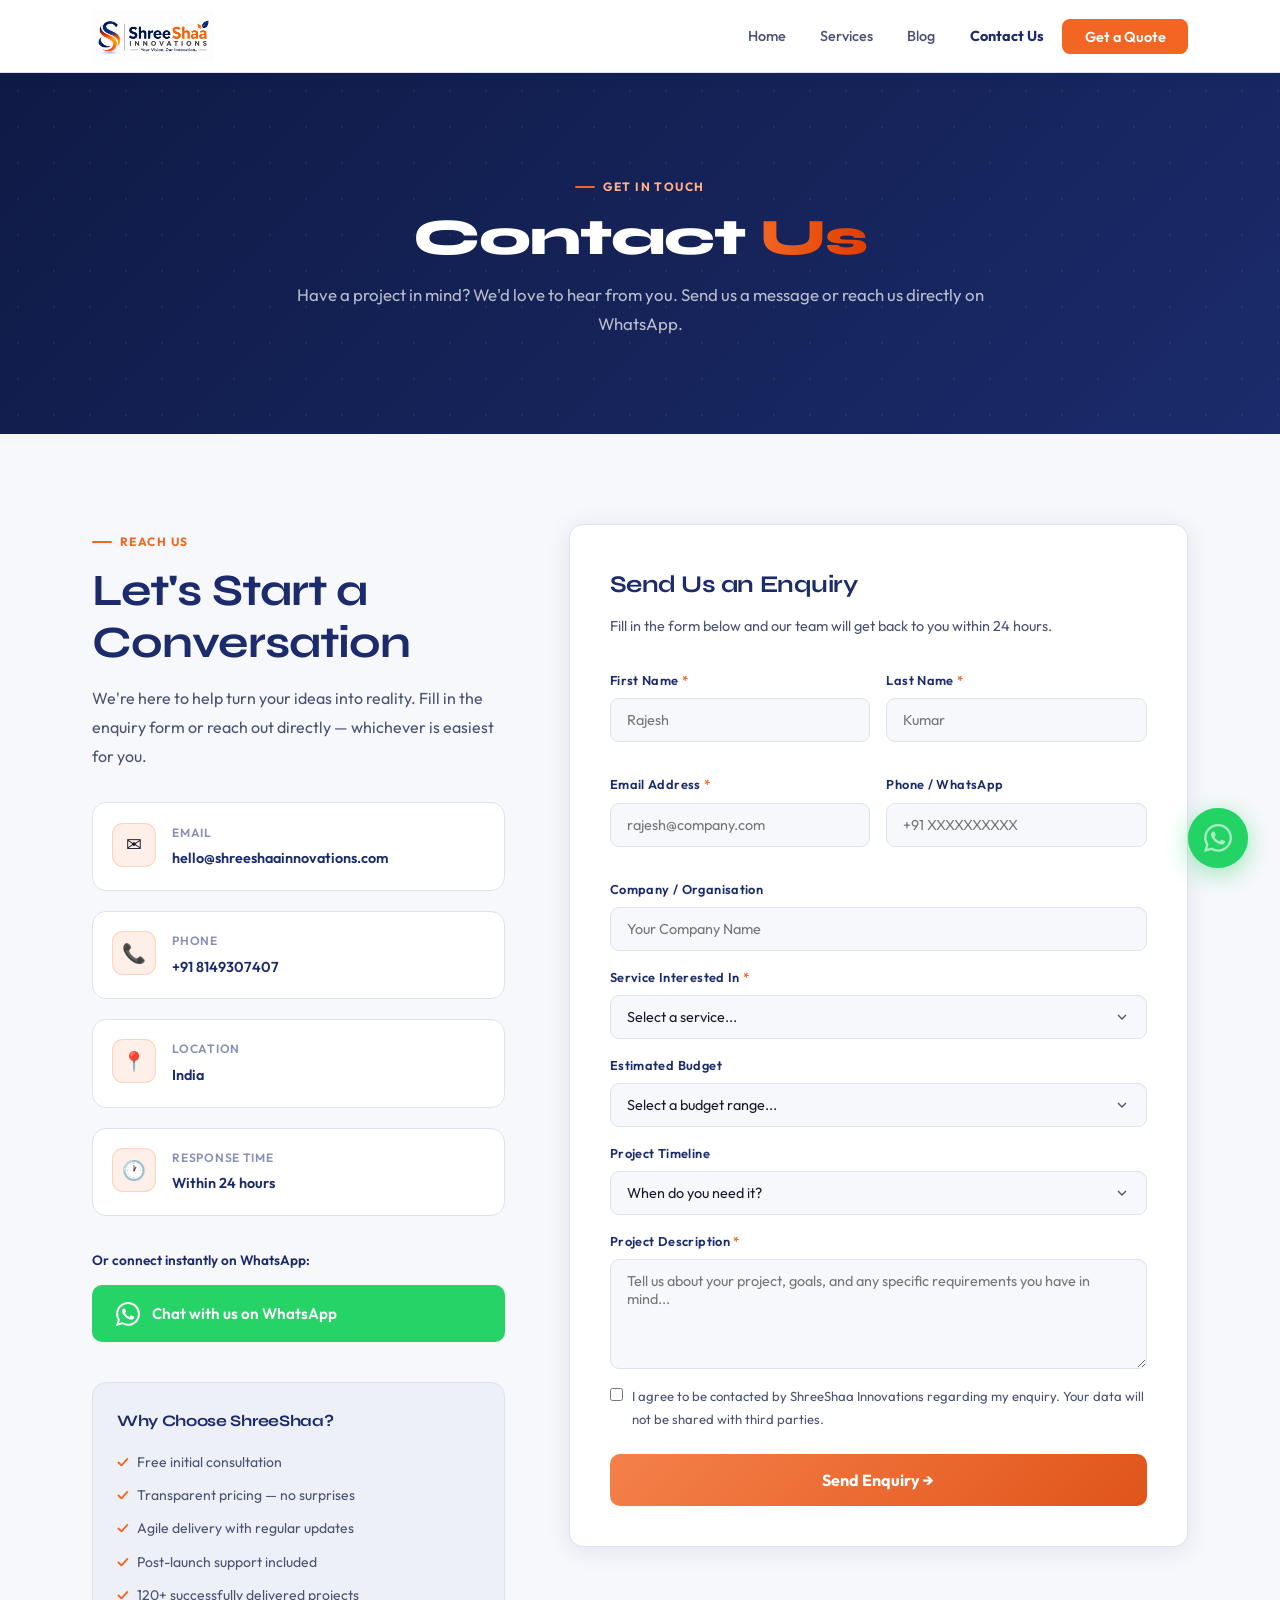
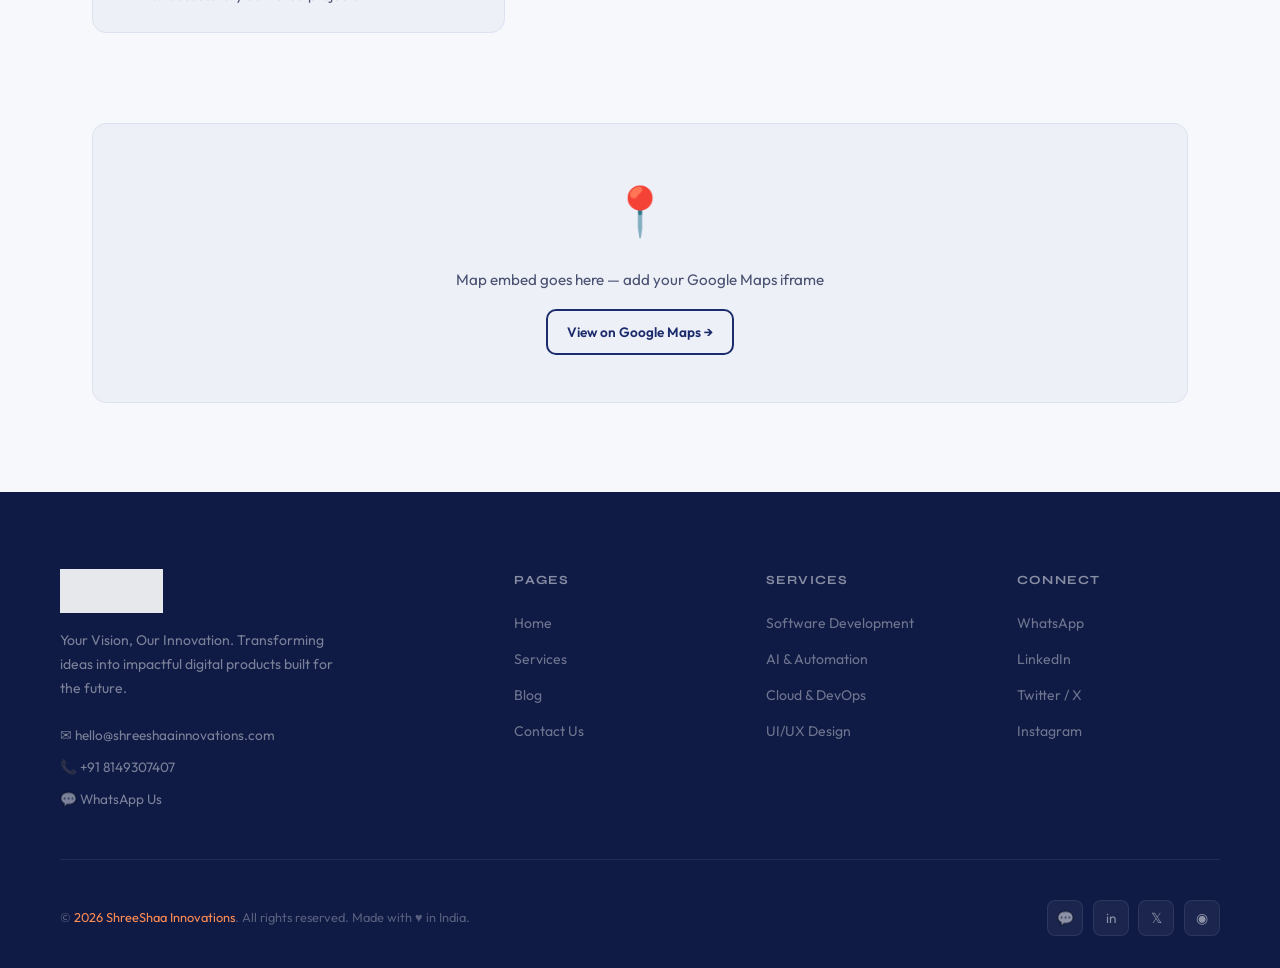
==== commit 118171cb: "Update contact.html" ====
--- a/contact.html
+++ b/contact.html
@@ -57,7 +57,7 @@
           <div class="ci-icon">📞</div>
           <div>
             <div class="ci-label">Phone</div>
-            <div class="ci-value"><a href="tel:+91XXXXXXXXXX">+91 XXXXX XXXXX</a></div>
+            <div class="ci-value"><a href="tel:+918149307407">+91 8149307407</a></div>
           </div>
         </div>
         <div class="contact-item">
@@ -121,7 +121,7 @@
           </div>
           <div class="form-group">
             <label for="phone">Phone / WhatsApp</label>
-            <input type="tel" id="phone" name="phone" placeholder="+91 8149307407" autocomplete="tel">
+            <input type="tel" id="phone" name="phone" placeholder="+91 XXXXXXXXXX" autocomplete="tel">
           </div>
         </div>
 
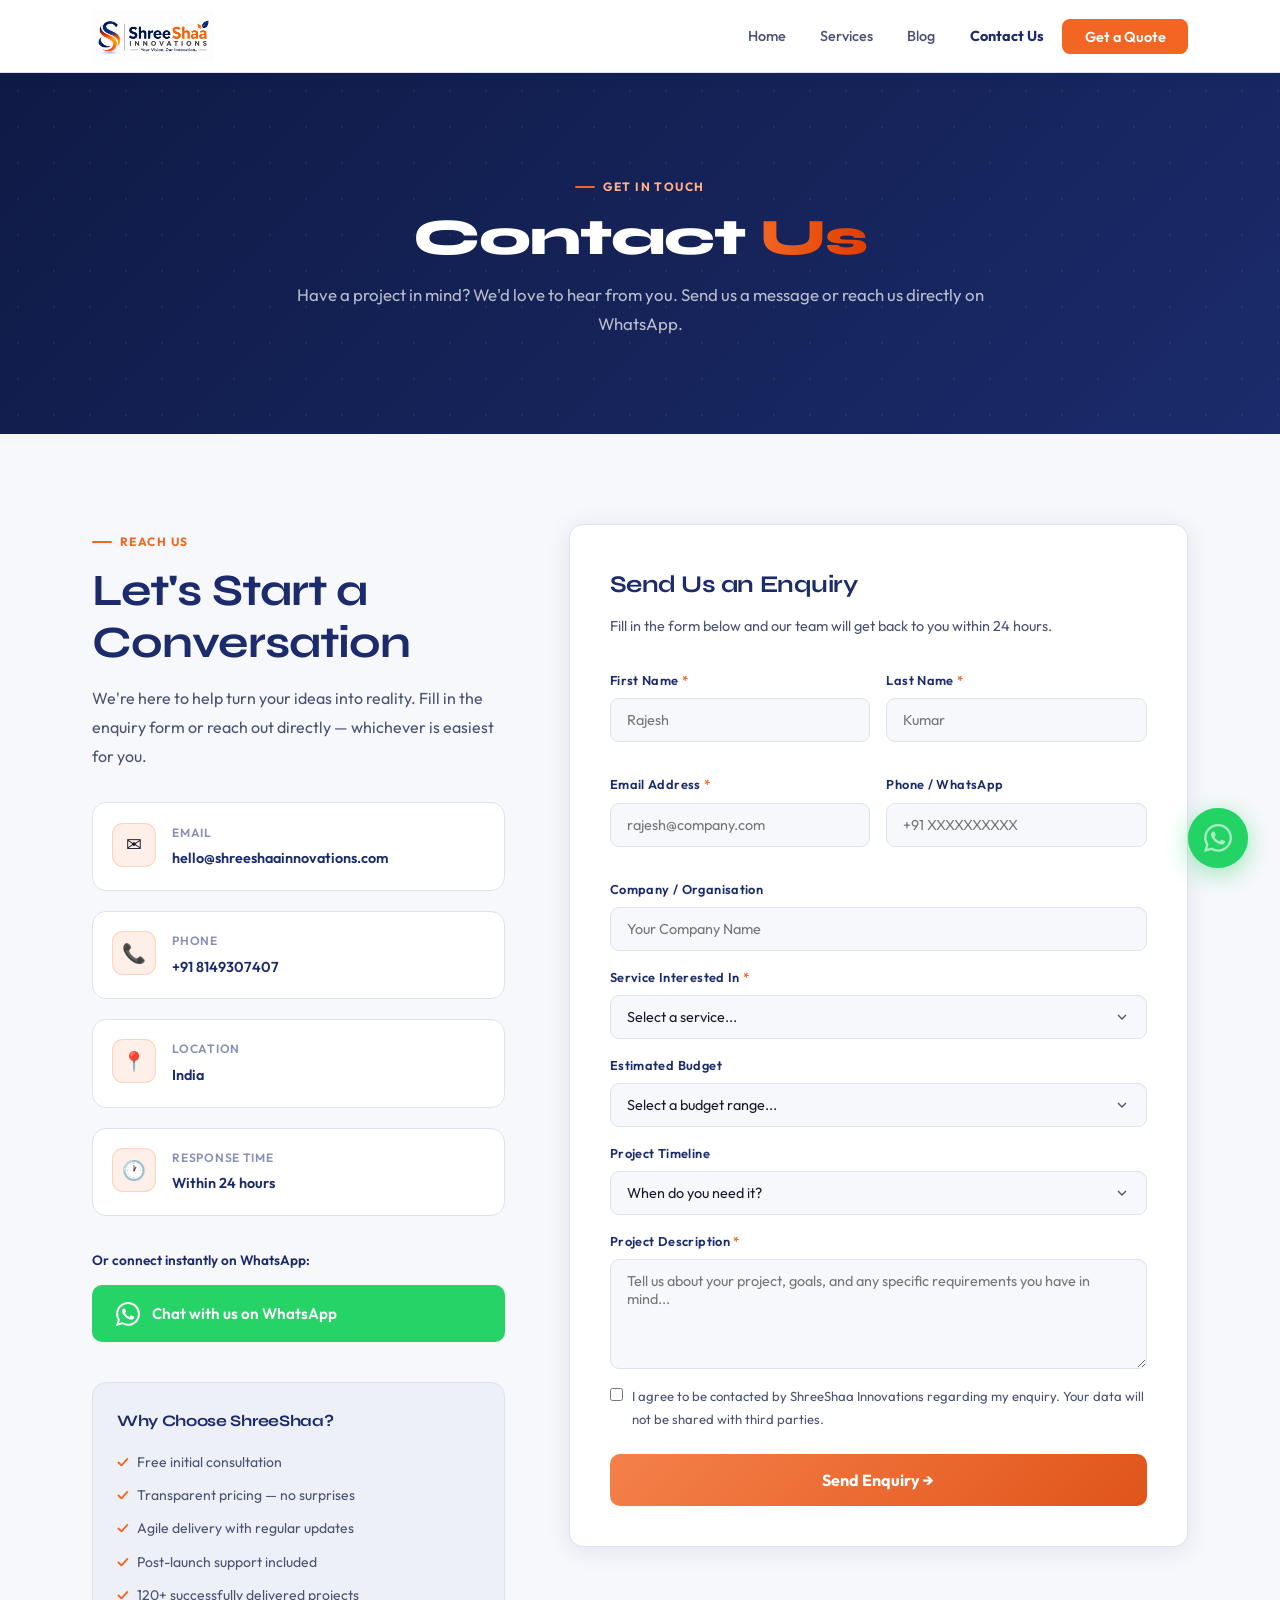
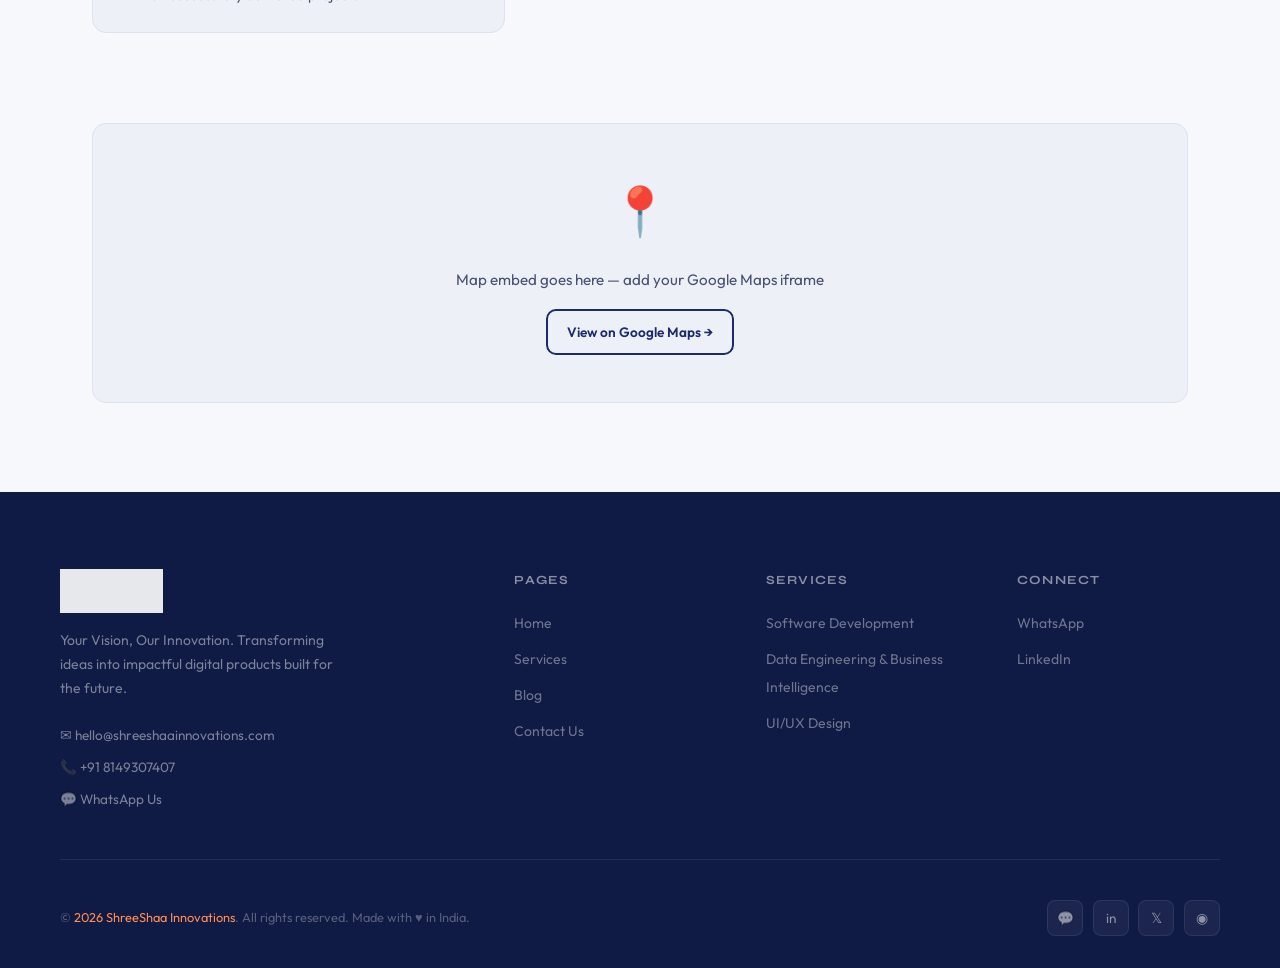
==== commit 57992570: "Update contact.html" ====
--- a/contact.html
+++ b/contact.html
@@ -136,9 +136,7 @@
             <option value="" disabled selected>Select a service...</option>
             <option value="software">Custom Software Development</option>
             <option value="ai">AI & Intelligent Automation</option>
-            <option value="cloud">Cloud Architecture & DevOps</option>
             <option value="design">UI/UX Design</option>
-            <option value="security">Cybersecurity Solutions</option>
             <option value="data">Data Engineering & BI</option>
             <option value="other">Other / Not Sure Yet</option>
           </select>
@@ -205,8 +203,8 @@
     <div class="footer-top">
       <div><div class="logo-wrap-footer"><img src="images/logo.png" alt="ShreeShaa Innovations"></div><p class="footer-brand-desc">Your Vision, Our Innovation. Transforming ideas into impactful digital products built for the future.</p><div class="footer-contact"><a href="mailto:hello@shreeshaainnovations.com">✉ hello@shreeshaainnovations.com</a><a href="tel:+918149307407">📞 +91 8149307407</a><a href="https://wa.me/918149307407" target="_blank">💬 WhatsApp Us</a></div></div>
       <div class="footer-col"><h5>Pages</h5><ul><li><a href="index.html">Home</a></li><li><a href="services.html">Services</a></li><li><a href="blog.html">Blog</a></li><li><a href="contact.html">Contact Us</a></li></ul></div>
-      <div class="footer-col"><h5>Services</h5><ul><li><a href="services.html">Software Development</a></li><li><a href="services.html">AI & Automation</a></li><li><a href="services.html">Cloud & DevOps</a></li><li><a href="services.html">UI/UX Design</a></li></ul></div>
-      <div class="footer-col"><h5>Connect</h5><ul><li><a href="https://wa.me/918149307407" target="_blank">WhatsApp</a></li><li><a href="#">LinkedIn</a></li><li><a href="#">Twitter / X</a></li><li><a href="#">Instagram</a></li></ul></div>
+      <div class="footer-col"><h5>Services</h5><ul><li><a href="services.html">Software Development</a></li><li><a href="services.html">Data Engineering & Business Intelligence</a></li><li><a href="services.html">UI/UX Design</a></li></ul></div>
+      <div class="footer-col"><h5>Connect</h5><ul><li><a href="https://wa.me/918149307407" target="_blank">WhatsApp</a></li><li><a href="#">LinkedIn</a></li></ul></div>
     </div>
     <div class="footer-bottom"><p>© <span class="year"></span> <span>ShreeShaa Innovations</span>. All rights reserved. Made with ♥ in India.</p><div class="footer-socials"><a href="https://wa.me/918149307407" class="social-btn" target="_blank">💬</a><a href="#" class="social-btn">in</a><a href="#" class="social-btn">𝕏</a><a href="#" class="social-btn">◉</a></div></div>
   </div>
